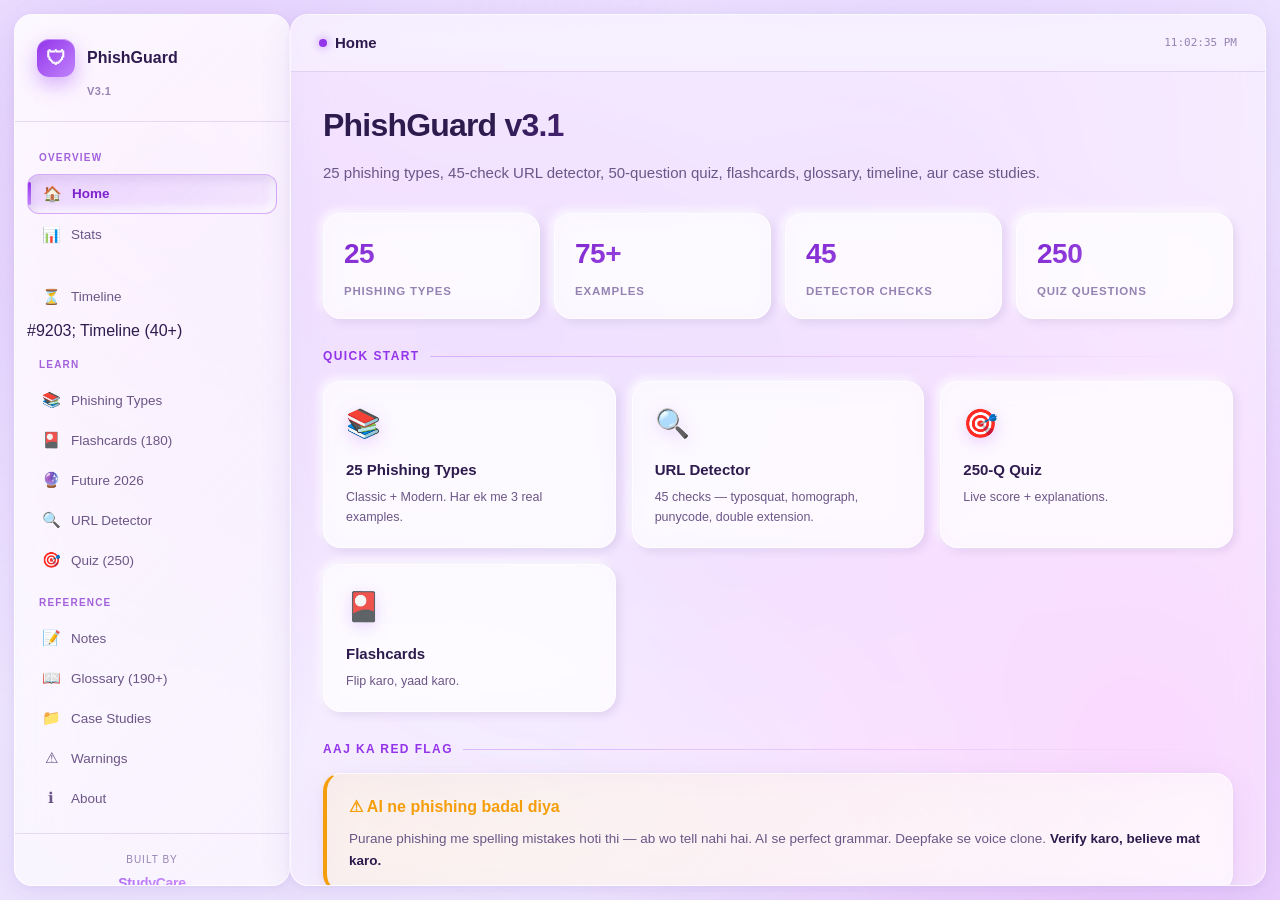
==== templates/index.html @ ecb2b358 "Initial commit: PhishGuard v3.3 by StudyCare" ====
<!DOCTYPE html>
<html lang="en">
<head>
<meta charset="utf-8">
<meta name="viewport" content="width=device-width,initial-scale=1">
<title>PhishGuard v3.1</title>
<link rel="stylesheet" href="/static/css/style.css">
</head>
<body>
<div class="app">
  <aside class="sidebar" id="sidebar">
    <div class="brand">
      <div class="brand-logo"><div class="brand-icon">&#128737;</div><div>PhishGuard</div></div>
      <div class="brand-sub">v3.1</div>
    </div>
    <nav class="nav">
      <div class="nav-group-label">Overview</div>
      <button class="nav-item active" data-view="home"><span class="ic">&#127968;</span> Home</button>
      <button class="nav-item" data-view="stats"><span class="ic">&#128202;</span> Stats</button>
      <button class="nav-item" data-view="timeline"><span class="ic"><button class="nav-item" data-view="timeline"><span class="ic">&#9203;</span> Timeline</button>#9203;</span> Timeline (40+)</button>
      <div class="nav-group-label">Learn</div>
      <button class="nav-item" data-view="types"><span class="ic">&#128218;</span> Phishing Types</button>
      <button class="nav-item" data-view="flashcards"><span class="ic">&#127924;</span> Flashcards (180)</button>
      <button class="nav-item" data-view="future"><span class="ic">&#128302;</span> Future 2026</button>
      <button class="nav-item" data-view="detector"><span class="ic">&#128269;</span> URL Detector</button>
      <button class="nav-item" data-view="quiz"><span class="ic">&#127919;</span> Quiz (250)</button>
      <div class="nav-group-label">Reference</div>
      <button class="nav-item" data-view="notes"><span class="ic">&#128221;</span> Notes</button>
      <button class="nav-item" data-view="glossary"><span class="ic">&#128214;</span> Glossary (190+)</button>
      <button class="nav-item" data-view="cases"><span class="ic">&#128193;</span> Case Studies</button>
      <button class="nav-item" data-view="warnings"><span class="ic">&#9888;</span> Warnings</button>
      <button class="nav-item" data-view="about"><span class="ic">&#8505;</span> About</button>
    </nav>
    <div class="sidebar-footer">
      <div style="font-size:10px;letter-spacing:1px;text-transform:uppercase;color:var(--text-mute);margin-bottom:4px">Built by</div>
      <div style="font-size:14px;font-weight:800;background:linear-gradient(135deg,#9333ea,#c084fc,#e879f9);-webkit-background-clip:text;background-clip:text;-webkit-text-fill-color:transparent;letter-spacing:-0.3px">StudyCare</div>
      <div style="font-size:10px;color:var(--text-mute);margin-top:4px">Educational &middot; No real phishing</div>
    </div>
  </aside>

  <main class="main" id="main">
    <div class="topbar">
      <button class="hamburger" onclick="document.getElementById('sidebar').classList.toggle('open')">&#9776;</button>
      <button class="back-nav" id="back-nav" onclick="goBack()" title="Back">&#8592; Back</button>
      <h2><span class="dot"></span><span id="view-title">Home</span></h2>
      <div class="status"><span id="clock"></span></div>
    </div>

    <div class="content" id="content">
      <div class="view active" id="view-home">
        <h1 class="h1">PhishGuard v3.1</h1>
        <p class="lead">25 phishing types, 45-check URL detector, 50-question quiz, flashcards, glossary, timeline, aur case studies.</p>
        <div class="stat-grid">
          <div class="stat"><div class="stat-num">25</div><div class="stat-lbl">Phishing Types</div></div>
          <div class="stat"><div class="stat-num">75+</div><div class="stat-lbl">Examples</div></div>
          <div class="stat"><div class="stat-num">45</div><div class="stat-lbl">Detector Checks</div></div>
          <div class="stat"><div class="stat-num">250</div><div class="stat-lbl">Quiz Questions</div></div>
        </div>
        <div class="section-h">Quick Start</div>
        <div class="grid">
          <div class="card" onclick="go('types')"><div class="card-icon">&#128218;</div><div class="card-title">25 Phishing Types</div><div class="card-desc">Classic + Modern. Har ek me 3 real examples.</div></div>
          <div class="card" onclick="go('detector')"><div class="card-icon">&#128269;</div><div class="card-title">URL Detector</div><div class="card-desc">45 checks &mdash; typosquat, homograph, punycode, double extension.</div></div>
          <div class="card" onclick="go('quiz')"><div class="card-icon">&#127919;</div><div class="card-title">250-Q Quiz</div><div class="card-desc">Live score + explanations.</div></div>
          <div class="card" onclick="go('flashcards')"><div class="card-icon">&#127924;</div><div class="card-title">Flashcards</div><div class="card-desc">Flip karo, yaad karo.</div></div>
        </div>
        <div class="section-h">Aaj ka Red Flag</div>
        <div class="box warn">
          <b style="color:var(--yellow)">&#9888; AI ne phishing badal diya</b>
          <p style="margin-top:8px;color:var(--text-dim);font-size:13.5px">Purane phishing me spelling mistakes hoti thi &mdash; ab wo tell nahi hai. AI se perfect grammar. Deepfake se voice clone. <b>Verify karo, believe mat karo.</b></p>
        </div>
      </div>

      <div class="view" id="view-stats">
        <h1 class="h1">Cyber Crime Stats 2026</h1>
        <p class="lead">Phishing duniya ka #1 cyber attack hai. Ye numbers dekho.</p>

        <div class="section-h">Global Impact</div>
        <div class="stat-grid">
          <div class="stat"><div class="stat-num">3.4B</div><div class="stat-lbl">Phishing Emails/Day</div></div>
          <div class="stat"><div class="stat-num">$17K</div><div class="stat-lbl">Loss/Minute</div></div>
          <div class="stat"><div class="stat-num">90%</div><div class="stat-lbl">Breaches via Phishing</div></div>
          <div class="stat"><div class="stat-num">$50B+</div><div class="stat-lbl">BEC Losses (FBI)</div></div>
          <div class="stat"><div class="stat-num">$1B+</div><div class="stat-lbl">Crypto Phishing/Yr</div></div>
          <div class="stat"><div class="stat-num">$25M</div><div class="stat-lbl">Largest Deepfake Heist</div></div>
          <div class="stat"><div class="stat-num">1.5B</div><div class="stat-lbl">Compromised Accounts</div></div>
          <div class="stat"><div class="stat-num">60%</div><div class="stat-lbl">SMBs Close After Attack</div></div>
        </div>

        <div class="section-h">India Snapshot</div>
        <div class="stat-grid">
          <div class="stat"><div class="stat-num">₹1,750 Cr</div><div class="stat-lbl">Annual Fraud Loss</div></div>
          <div class="stat"><div class="stat-num">7.4 L</div><div class="stat-lbl">Complaints/Year</div></div>
          <div class="stat"><div class="stat-num">1 in 3</div><div class="stat-lbl">Adults Targeted</div></div>
          <div class="stat"><div class="stat-num">72 hrs</div><div class="stat-lbl">Money Report Window</div></div>
          <div class="stat"><div class="stat-num">1930</div><div class="stat-lbl">Cyber Helpline</div></div>
          <div class="stat"><div class="stat-num">₹250 Cr</div><div class="stat-lbl">Max DPDP Penalty</div></div>
        </div>

        <div class="section-h">Attack Vectors</div>
        <div class="stat-grid">
          <div class="stat"><div class="stat-num">96%</div><div class="stat-lbl">Via Email</div></div>
          <div class="stat"><div class="stat-num">3%</div><div class="stat-lbl">Via Phone</div></div>
          <div class="stat"><div class="stat-num">1%</div><div class="stat-lbl">Via SMS/Other</div></div>
          <div class="stat"><div class="stat-num">70%</div><div class="stat-lbl">Spear Success Rate</div></div>
        </div>

        <div class="section-h">Common Targets</div>
        <div class="box info">
          <ul class="ul">
            <li><b>Bank customers</b> — KYC, OTP, refund scams</li>
            <li><b>Senior citizens</b> — Tech support, lottery scams</li>
            <li><b>Job seekers</b> — Fake HR interviews, registration fees</li>
            <li><b>Online shoppers</b> — Parcel delivery, order issues</li>
            <li><b>Businesses</b> — Vendor invoice, wire transfer fraud</li>
            <li><b>Social media users</b> — Fake support, account recovery</li>
            <li><b>Crypto traders</b> — Wallet drainers, fake airdrops</li>
            <li><b>Executives</b> — Whaling, deepfake, M&A fraud</li>
          </ul>
        </div>

        <div class="section-h">Time to Compromise</div>
        <div class="stat-grid">
          <div class="stat"><div class="stat-num">82 sec</div><div class="stat-lbl">First Click</div></div>
          <div class="stat"><div class="stat-num">28 min</div><div class="stat-lbl">First Malware</div></div>
          <div class="stat"><div class="stat-num">4 hrs</div><div class="stat-lbl">Lateral Movement</div></div>
          <div class="stat"><div class="stat-num">204 days</div><div class="stat-lbl">Avg Detection Time</div></div>
        </div>

        <div class="section-h">Loss by Attack Type</div>
        <div class="stat-grid">
          <div class="stat"><div class="stat-num">$2.9B</div><div class="stat-lbl">BEC</div></div>
          <div class="stat"><div class="stat-num">$1.3B</div><div class="stat-lbl">Investment Fraud</div></div>
          <div class="stat"><div class="stat-num">$800M</div><div class="stat-lbl">Crypto Fraud</div></div>
          <div class="stat"><div class="stat-num">$400M</div><div class="stat-lbl">Romance Scams</div></div>
        </div>
      </div>

      <div class="view" id="view-timeline">
        <h1 class="h1">Phishing Timeline</h1>
        <p class="lead">1995 se 2027 tak — 40+ major events, har event me full context, impact, aur lesson.</p>
        <div class="stat-grid" id="timeline-stats"></div>
        <div class="cat-tabs" id="timeline-cats"></div>
        <div class="search-wrap"><input id="timeline-search" type="text" placeholder="🔍 Search events... (SolarWinds, Arup, deepfake, quantum)" oninput="renderTimeline()"></div>
        <div id="timeline-list" class="timeline-container"></div>
      </div>

      <div class="view" id="view-types">
        <h1 class="h1">25 Phishing Types</h1>
        <p class="lead">Kisi bhi card pe click karo &mdash; full detail khulega.</p>
        <div class="grid" id="types-grid"></div>
        <div id="type-detail"></div>
      </div>

      <div class="view" id="view-flashcards">
        <h1 class="h1">Flashcards</h1>
        <p class="lead">Type ka naam dekho, answer socho, flip karo.</p>
        <div class="flashcard" id="flashcard" onclick="this.classList.toggle('flipped')">
          <div class="flashcard-inner">
            <div class="flashcard-face">
              <div style="font-size:11px;color:var(--text-mute);text-transform:uppercase;letter-spacing:1px;margin-bottom:14px">Concept</div>
              <div id="fc-front" style="font-size:22px;font-weight:600;line-height:1.4"></div>
              <div style="font-size:12px;color:var(--text-mute);margin-top:22px">Click to flip</div>
            </div>
            <div class="flashcard-face flashcard-back">
              <div style="font-size:11px;color:var(--accent);text-transform:uppercase;letter-spacing:1px;margin-bottom:14px">Answer</div>
              <div id="fc-back" style="font-size:15px;line-height:1.6;color:var(--text-dim)"></div>
            </div>
          </div>
        </div>
        <div style="display:flex;gap:10px;justify-content:center;margin-top:16px">
          <button class="back-btn" onclick="prevCard()">&#8592; Prev</button>
          <button class="back-btn" style="background:linear-gradient(135deg,var(--accent),var(--accent-2));color:#fff;border:0" onclick="nextCard()">Next &#8594;</button>
        </div>
        <div style="text-align:center;margin-top:12px;color:var(--text-mute);font-size:12px" id="fc-counter"></div>
      </div>

      <div class="view" id="view-detector">
        <h1 class="h1">URL Detector</h1>
        <p class="lead">45 checks. Chips pe click karo ya URL paste karo.</p>
        <div class="detector-input">
          <input id="url-input" type="text" placeholder="https://example.com/login" onkeydown="if(event.key==='Enter')detect()">
          <button id="detect-btn" onclick="detect()">Analyze</button>
        </div>
        <div class="chips" id="example-chips"></div>
        <div id="detect-result"></div>
      </div>

      <div class="view" id="view-quiz">
        <h1 class="h1">Quiz <h1 class="h1">Quiz &mdash; 50 Questions</h1>mdash; 250 Questions</h1>
        <p class="lead">Har jawab ke baad explanation.</p>
        <div id="quiz-container"></div>
        <div class="quiz-score" id="quiz-score" style="display:none"><span>Your Score</span><span><span class="num" id="score-num">0</span> / <span class="num" id="score-total">50</span></span></div>
      </div>

      <div class="view" id="view-notes">
        <h1 class="h1">Learning Notes</h1>
        <p class="lead">12 essential sections — 5 minute me padho, hamesha ke liye yaad rakho.</p>

        <div class="toc">
          <div class="toc-item" onclick="document.getElementById('notes-1').scrollIntoView({behavior:'smooth'})">1. 5 Golden Rules</div>
          <div class="toc-item" onclick="document.getElementById('notes-2').scrollIntoView({behavior:'smooth'})">2. URL Anatomy</div>
          <div class="toc-item" onclick="document.getElementById('notes-3').scrollIntoView({behavior:'smooth'})">3. Red Flag Checklist</div>
          <div class="toc-item" onclick="document.getElementById('notes-4').scrollIntoView({behavior:'smooth'})">4. If You Get Phished</div>
          <div class="toc-item" onclick="document.getElementById('notes-5').scrollIntoView({behavior:'smooth'})">5. Password Security</div>
          <div class="toc-item" onclick="document.getElementById('notes-6').scrollIntoView({behavior:'smooth'})">6. 2FA Guide</div>
          <div class="toc-item" onclick="document.getElementById('notes-7').scrollIntoView({behavior:'smooth'})">7. Email Headers</div>
          <div class="toc-item" onclick="document.getElementById('notes-8').scrollIntoView({behavior:'smooth'})">8. Mobile Safety</div>
          <div class="toc-item" onclick="document.getElementById('notes-9').scrollIntoView({behavior:'smooth'})">9. Public WiFi</div>
          <div class="toc-item" onclick="document.getElementById('notes-10').scrollIntoView({behavior:'smooth'})">10. Banking Safety</div>
          <div class="toc-item" onclick="document.getElementById('notes-11').scrollIntoView({behavior:'smooth'})">11. AI-Era Defense</div>
          <div class="toc-item" onclick="document.getElementById('notes-12').scrollIntoView({behavior:'smooth'})">12. Incident Response</div>
        </div>

        <div id="notes-1" class="section-h">1. The 5 Golden Rules</div>
        <div class="box good">
          <ol style="list-style:decimal;padding-left:22px;color:var(--text-dim);font-size:13.5px;line-height:1.8">
            <li><b>Har account ka alag password</b> — Password manager use karo (Bitwarden free hai)</li>
            <li><b>2FA on karo</b> — Authenticator app (SMS nahi). Best: hardware key (YubiKey)</li>
            <li><b>URL check karo</b> — Lock icon nahi, actual domain dekho</li>
            <li><b>OTP kabhi kisi ko mat batao</b> — Bank, police, CEO koi bhi ho</li>
            <li><b>Public WiFi pe VPN</b> — Ya cellular data use karo</li>
          </ol>
        </div>

        <div id="notes-2" class="section-h">2. URL Anatomy</div>
        <div class="code-mock">https://  sub . domain . tld  /path ?query #fragment

ASLI DOMAIN = aakhri 2 parts (ya 3 for .co.in, .gov.in)
────────────────────────────────────────────────
www.instagram.com          OK  asli = instagram.com
instagram.secure-login.xyz BAD asli = secure-login.xyz
login.paypal.com           OK  asli = paypal.com
paypal-verify.tk           BAD .tk = free phishing TLD
google.com@evil.com        BAD opens evil.com

CHECK ORDER (right to left):
1. TLD (.com, .gov.in, .tk?)
2. Registered domain (paypal vs paypa1)
3. Subdomains (brand as subdomain?)
4. Path (login? verify? secure?)
5. Query (?redirect=http://evil.com)</div>

        <div id="notes-3" class="section-h">3. Red Flag Checklist</div>
        <div class="box warn">
          <ul class="ul x">
            <li><b>Urgency</b> — "24 hours", "immediate action", "act now"</li>
            <li><b>Threat</b> — "account blocked", "legal action", "arrest"</li>
            <li><b>Generic greeting</b> — "Dear Customer" (naam nahi)</li>
            <li><b>Sender domain</b> — thoda alag (amaz0n, paypa1, bank-secure)</li>
            <li><b>Link mismatch</b> — text different from actual URL</li>
            <li><b>OTP/password/PIN request</b> — never share</li>
            <li><b>Unexpected attachment</b> — .exe, .zip, .scr, .pdf.exe</li>
            <li><b>Reply-To different</b> — from display name</li>
            <li><b>Too-good-to-be-true</b> — free iPhone, ₹5000/day</li>
            <li><b>Emotional appeal</b> — fear, love, excitement, greed</li>
            <li><b>Grammar/spelling</b> — ab AI era me nahi (perfect grammar bhi red flag)</li>
            <li><b>Login through email</b> — company app use karo, email link nahi</li>
          </ul>
        </div>

        <div id="notes-4" class="section-h">4. If You Get Phished</div>
        <div class="box danger">
          <ol style="list-style:decimal;padding-left:22px;color:var(--text-dim);font-size:13.5px;line-height:1.8">
            <li><b>Turant password change</b> — compromised account ka</li>
            <li><b>2FA enable</b> — pehle nahi tha to ab karo</li>
            <li><b>Bank ko call</b> — agar financial info diya (24 hrs critical)</li>
            <li><b>Report karo</b> — cybercrime.gov.in, helpline 1930 (India)</li>
            <li><b>Friends ko alert</b> — account se spam mat jaye</li>
            <li><b>Have I Been Pwned</b> — haveibeenpwned.com check karo</li>
            <li><b>Sessions revoke</b> — Google/Microsoft security settings me</li>
            <li><b>Bank/credit card freeze</b> — agar card details gaye</li>
            <li><b>Evidence preserve</b> — screenshots, email headers save karo</li>
            <li><b>Monitor karo</b> — next 30 days unusual activity check</li>
          </ol>
        </div>

        <div id="notes-5" class="section-h">5. Password Security</div>
        <div class="box">
          <b>Strong Password Rules:</b>
          <ul class="ul check" style="margin-top:8px">
            <li>12+ characters (16+ for critical accounts)</li>
            <li>Passphrase better — 4 random words</li>
            <li>Har account ka alag</li>
            <li>Kabhi dictionary word based nahi</li>
            <li>Kabhi personal info (DOB, name) nahi</li>
          </ul>
          <b style="margin-top:14px;display:block">NEVER:</b>
          <ul class="ul x" style="margin-top:8px">
            <li>123456, password, qwerty, admin</li>
            <li>P@ssw0rd type simple substitutions</li>
            <li>Same password multiple sites pe</li>
            <li>Browser me save (less secure than manager)</li>
            <li>Email/notes me plain text</li>
          </ul>
        </div>

        <div id="notes-6" class="section-h">6. 2FA Guide</div>
        <div class="box good">
          <b>2FA Types (safest to weakest):</b>
          <ol style="list-style:decimal;padding-left:22px;color:var(--text-dim);font-size:13.5px;line-height:1.8;margin-top:8px">
            <li><b>Hardware key</b> (YubiKey) — phishing-proof, domain-bound. Best.</li>
            <li><b>Passkey</b> (FIDO2) — biometric + crypto. Phishing-proof.</li>
            <li><b>Authenticator app</b> (Google Auth, Authy, Aegis) — very good</li>
            <li><b>Push notification</b> — good but MFA fatigue risk</li>
            <li><b>SMS OTP</b> — weak (SIM swap vulnerable)</li>
            <li><b>Email OTP</b> — weakest</li>
          </ol>
          <p style="margin-top:10px;color:var(--text-dim);font-size:13px"><b>Recommendation:</b> Hardware key + backup key. Ya authenticator app + backup codes. SMS sirf fallback.</p>
        </div>

        <div id="notes-7" class="section-h">7. Email Headers</div>
        <div class="box info">
          <b>Important Headers:</b>
          <ul class="ul" style="margin-top:8px">
            <li><b>From:</b> Display name ≠ actual address (spoofable)</li>
            <li><b>Reply-To:</b> Alag ho sakta — check karo</li>
            <li><b>Return-Path:</b> Real envelope sender</li>
            <li><b>Received:</b> Path trace (top-down read karo)</li>
            <li><b>SPF:</b> Pass/Fail/SoftFail</li>
            <li><b>DKIM:</b> Signature valid?</li>
            <li><b>DMARC:</b> Policy applied?</li>
            <li><b>Message-ID:</b> Unique per email</li>
          </ul>
          <p style="margin-top:10px;color:var(--text-dim);font-size:13px">Gmail: 3-dot menu → "Show original". Outlook: File → Properties.</p>
        </div>

        <div id="notes-8" class="section-h">8. Mobile Safety</div>
        <div class="box warn">
          <ul class="ul x">
            <li>Unknown SMS links pe click mat karo</li>
            <li>Bank app use karo — SMS se login nahi</li>
            <li>App permissions audit (contacts, SMS, camera)</li>
            <li>Play Store/App Store ke bahar se APK install mat karo</li>
            <li>Public charging — USB data lines se malware (juice jacking)</li>
            <li>Screen lock on (PIN + biometric)</li>
            <li>Find My Device enable</li>
            <li>Public WiFi pe VPN</li>
            <li>Auto-update on rakho (OS + apps)</li>
          </ul>
        </div>

        <div id="notes-9" class="section-h">9. Public WiFi Safety</div>
        <div class="box danger">
          <ul class="ul x">
            <li><b>Never</b> banking on public WiFi (VPN ke bina)</li>
            <li>HTTPS-only browsing</li>
            <li>VPN pehle connect karo, phir kaam</li>
            <li>File sharing off karo</li>
            <li>Auto-connect disable</li>
            <li>Network forget karo use ke baad</li>
            <li>Starbucks/airport official WiFi naam confirm karo</li>
            <li>Evil twin se bachne ke liye login page skip karo</li>
          </ul>
        </div>

        <div id="notes-10" class="section-h">10. Banking Safety</div>
        <div class="box good">
          <ul class="ul check">
            <li>Bank app use karo (SMS/web se better)</li>
            <li>Transaction alerts enable karo</li>
            <li>Card ke liye separate low-limit account</li>
            <li>UPI PIN kabhi share mat karo</li>
            <li>Virtual card numbers (one-time) use karo</li>
            <li>Bank ka official number save karo</li>
            <li>Regular statement check karo</li>
            <li>KYC sirf bank branch/app me</li>
            <li>Account nominee add karo</li>
          </ul>
        </div>

        <div id="notes-11" class="section-h">11. AI-Era Defense</div>
        <div class="box info">
          <ul class="ul">
            <li><b>Family code word</b> banao — AI voice clone se bachne ke liye</li>
            <li><b>Out-of-band verification</b> — sensitive requests pe callback</li>
            <li><b>Video call me challenge</b> — random question poochho</li>
            <li><b>Reverse video call</b> — unko call karo (deepfake nahi hoga)</li>
            <li><b>AI agents ke permissions</b> — least privilege</li>
            <li><b>Passkeys use karo</b> — passwordless phishing-proof</li>
            <li><b>AI content skeptically</b> — perfect grammar ≠ real</li>
            <li><b>Hardware wallet</b> — crypto ke liye</li>
            <li><b>Multimodal verify</b> — multiple channels confirm karo</li>
          </ul>
        </div>

        <div id="notes-12" class="section-h">12. Incident Response</div>
        <div class="box danger">
          <b>IMMEDIATE (0-1 hr):</b>
          <ul class="ul x" style="margin-top:8px">
            <li>Account password change</li>
            <li>2FA enable</li>
            <li>Bank call (financial info)</li>
            <li>Card freeze</li>
          </ul>
          <b style="margin-top:14px;display:block">SHORT-TERM (1-24 hr):</b>
          <ul class="ul" style="margin-top:8px">
            <li>Report cybercrime.gov.in / 1930</li>
            <li>Friends/family alert</li>
            <li>Sessions revoke all devices</li>
            <li>Bank transactions monitor</li>
          </ul>
          <b style="margin-top:14px;display:block">LONG-TERM (1-30 days):</b>
          <ul class="ul" style="margin-top:8px">
            <li>Credit report check (CIBIL)</li>
            <li>Password reset all accounts</li>
            <li>Bank account statement review</li>
            <li>Identity theft monitoring</li>
          </ul>
        </div>
      </div>

      <div class="view" id="view-glossary">
        <h1 class="h1">Glossary</h1>
        <p class="lead">190+ terms — full forms + ELI10 simple explanations + technical details. Category pe click karo, term pe click karke expand karo.</p>
        <div class="search-wrap"><input id="gloss-search" type="text" placeholder="🔍 Search terms... (BEC, deepfake, passkey, quantum)" oninput="renderGlossary()"></div>
        <div class="cat-tabs" id="gloss-cats"></div>
        <div id="gloss-list"></div>
      </div>

      <div class="view" id="view-cases">
        <h1 class="h1">Real Case Studies</h1>
        <p class="lead">12 real-world attacks — kya hua, kaunsa lesson, aur kya seekhna chahiye.</p>

        <div class="stat-grid">
          <div class="stat"><div class="stat-num">$25M</div><div class="stat-lbl">Largest Deepfake Loss</div></div>
          <div class="stat"><div class="stat-num">18K+</div><div class="stat-lbl">Supply Chain Victims</div></div>
          <div class="stat"><div class="stat-num">$100M</div><div class="stat-lbl">Largest BEC Case</div></div>
          <div class="stat"><div class="stat-num">90M+</div><div class="stat-lbl">Data Breach Records</div></div>
        </div>

        <div class="case-card case-critical">
          <div class="case-head">
            <div class="case-year">2024</div>
            <div class="case-title">Arup Deepfake Video Heist</div>
            <div class="case-tag">$25M Loss · Hong Kong</div>
          </div>
          <div class="case-body">
            <p>Hong Kong engineering firm Arup ke employee ko multi-person Zoom call aayi. 'CFO' aur 3 'colleagues' real dikhe — actually sab AI deepfake the. Meeting me urgent confidential wire transfer bola. Employee ne 15 transactions me $25M (~₹200 crore) transfer kiye. Baad me real CFO ne call karke deny kiya.</p>
            <div class="case-details">
              <div><b>🎯 Attack:</b> Multi-person deepfake video + social engineering</div>
              <div><b>💥 Impact:</b> $25M irrecoverable. First documented large-scale AI heist.</div>
              <div><b>🎓 Lesson:</b> Video calls bhi trustworthy nahi. Code word + out-of-band callback mandatory.</div>
              <div><b>🏷️ Tags:</b> #Deepfake #AI #BEC #Zoom</div>
            </div>
          </div>
        </div>

        <div class="case-card case-critical">
          <div class="case-head">
            <div class="case-year">2020</div>
            <div class="case-title">SolarWinds Supply Chain Attack</div>
            <div class="case-tag">18K+ Orgs · APT29</div>
          </div>
          <div class="case-body">
            <p>Russian APT29 (SVR) ne SolarWinds Orion software ke build process compromise kiya. 'SUNBURST' backdoor inject kiya — digitally signed update me. Automatic update se 18,000+ organizations affected — US Treasury, DHS, Fortune 500, cybersecurity firms. Attackers 9+ months undetected the. Attack chain: build → distribute → activate → move laterally.</p>
            <div class="case-details">
              <div><b>🎯 Attack:</b> Build pipeline compromise + signed malicious update</div>
              <div><b>💥 Impact:</b> 18K+ orgs, US government agencies, 9+ months dwell time</div>
              <div><b>🎓 Lesson:</b> Trusted updates verify karo. Software supply chain critical infrastructure hai.</div>
              <div><b>🏷️ Tags:</b> #SupplyChain #APT29 #SUNBURST</div>
            </div>
          </div>
        </div>

        <div class="case-card case-critical">
          <div class="case-head">
            <div class="case-year">2020</div>
            <div class="case-title">Twitter Internal Hack</div>
            <div class="case-tag">130+ Accounts · $118K Bitcoin</div>
          </div>
          <div class="case-body">
            <p>Teen hackers (17-22 saal) ne Twitter employees ko spear-phish kiya — phone call + fake VPN page. Employees ne credentials daale. Internal tools access mile — jisse wo arbitrary accounts compromise kar sakte the. Obama, Musk, Apple, Bill Gates ke accounts se Bitcoin scam tweets bheje. $118,000 Bitcoin collected. FBI investigation me mastermind Graham Ivan Clark arrested.</p>
            <div class="case-details">
              <div><b>🎯 Attack:</b> Spear phishing + phone call + fake VPN page</div>
              <div><b>💥 Impact:</b> 130+ high-profile accounts, trust damage, SEC investigation</div>
              <div><b>🎓 Lesson:</b> Internal tools pe MFA mandatory. Employees = biggest vulnerability.</div>
              <div><b>🏷️ Tags:</b> #Twitter #SpearPhishing #Bitcoin</div>
            </div>
          </div>
        </div>

        <div class="case-card case-high">
          <div class="case-head">
            <div class="case-year">2016</div>
            <div class="case-title">Google + Facebook $100M BEC</div>
            <div class="case-tag">$100M Loss · Global</div>
          </div>
          <div class="case-body">
            <p>Lithuanian hacker Evaldas Rimasauskas ne fake 'Quanta Computer' company banai — Taiwan me actually exist karti hai. Fake invoices, letterheads, tax documents sab banaye. Google + Facebook ko $100M ke fake invoices bheje (2 saal me). Bank accounts Cyprus, Latvia, Hungary me. 2019 me Rimasauskas ne guilty plead kiya — 5 saal jail + $49.7M forfeiture.</p>
            <div class="case-details">
              <div><b>🎯 Attack:</b> Vendor impersonation + fake invoices + bank account hopping</div>
              <div><b>💥 Impact:</b> $100M transfer, 2-year ongoing campaign</div>
              <div><b>🎓 Lesson:</b> Vendor verification process critical. Bank changes pe callback mandatory.</div>
              <div><b>🏷️ Tags:</b> #BEC #Vendor #Invoice #Quanta</div>
            </div>
          </div>
        </div>

        <div class="case-card case-high">
          <div class="case-head">
            <div class="case-year">2015</div>
            <div class="case-title">Ubiquiti Networks Pretexting</div>
            <div class="case-tag">$46.7M Loss · Pretexting</div>
          </div>
          <div class="case-body">
            <p>Ubiquiti Networks ke finance team ko fake CEO + lawyer pretexting emails aaye. Attacker ne khud ko legal counsel + finance head bola — believable story ke saath. 4 wire transfers Hong Kong bank accounts me. Total $46.7M. FBI ne $8.5M recover kiye. Case ne corporate wire transfer protocols industry-wide change kiye.</p>
            <div class="case-details">
              <div><b>🎯 Attack:</b> Pretexting + executive impersonation + wire transfer</div>
              <div><b>💥 Impact:</b> $46.7M loss, only $8.5M recovered</div>
              <div><b>🎓 Lesson:</b> Seniority claim verify karo. Wire transfers pe dual approval mandatory.</div>
              <div><b>🏷️ Tags:</b> #Pretexting #BEC #WireFraud</div>
            </div>
          </div>
        </div>

        <div class="case-card case-high">
          <div class="case-head">
            <div class="case-year">2022</div>
            <div class="case-title">Uber MFA Fatigue Attack</div>
            <div class="case-tag">Full Breach · Social Engineering</div>
          </div>
          <div class="case-body">
            <p>Lapsus$ teenager group ne Uber contractor ko MFA fatigue attack. 100+ push notifications raat 2 baje. Victim ne eventually 'Approve' daba diya. Attacker ne internal systems access kiye — Slack, HackerOne, financial dashboards, email. Screenshots leak kiye. Similar attack Cisco pe bhi hua. Both companies ne MFA improvements announce kiye.</p>
            <div class="case-details">
              <div><b>🎯 Attack:</b> MFA push bombing + WhatsApp social engineering</div>
              <div><b>💥 Impact:</b> Full internal access, sensitive data exposure</div>
              <div><b>🎓 Lesson:</b> Number matching MFA zaroori. Push limits + password change on flood.</div>
              <div><b>🏷️ Tags:</b> #MFAFatigue #Uber #Lapsus</div>
            </div>
          </div>
        </div>

        <div class="case-card case-high">
          <div class="case-head">
            <div class="case-year">2023</div>
            <div class="case-title">MOVEit Mass Exploitation</div>
            <div class="case-tag">90M+ Records · Cl0p</div>
          </div>
          <div class="case-body">
            <p>MOVEit Transfer (file-sharing software) me SQL injection zero-day. Cl0p ransomware group ne mass exploitation ki. 2,600+ organizations affected — banks, government agencies, healthcare, education. 90M+ individuals' data stolen. Ransom demanded but no encryption — pure data extortion. BBC, British Airways, Shell, US Dept of Energy sab affected.</p>
            <div class="case-details">
              <div><b>🎯 Attack:</b> Zero-day SQLi + mass automated exploitation</div>
              <div><b>💥 Impact:</b> 2,600+ orgs, 90M+ records, ongoing extortion</div>
              <div><b>🎓 Lesson:</b> Third-party software assessment. Data retention = liability.</div>
              <div><b>🏷️ Tags:</b> #MOVEit #Cl0p #ZeroDay</div>
            </div>
          </div>
        </div>

        <div class="case-card case-high">
          <div class="case-head">
            <div class="case-year">2023</div>
            <div class="case-title">3CX Supply Chain Trojan</div>
            <div class="case-tag">600K+ Companies · Lazarus</div>
          </div>
          <div class="case-body">
            <p>3CX VoIP software (600,000+ companies use karti) ke Windows + Mac builds me malware inject hua. North Korean APT Lazarus ne supply chain compromise kiya. Malicious update deploy hui. Attackers ne 3CX customers se aage 'Trading Technologies' (another vendor) ko bhi target kiya. Double supply chain attack — crypto companies aur BPOs primarily affected.</p>
            <div class="case-details">
              <div><b>🎯 Attack:</b> Two-stage supply chain, code signing abuse</div>
              <div><b>💥 Impact:</b> 600K+ companies potentially exposed</div>
              <div><b>🎓 Lesson:</b> Build pipeline security. Code signing ≠ malware-free.</div>
              <div><b>🏷️ Tags:</b> #3CX #Lazarus #SupplyChain</div>
            </div>
          </div>
        </div>

        <div class="case-card case-high">
          <div class="case-head">
            <div class="case-year">2023</div>
            <div class="case-title">OAuth Consent BEC Wave</div>
            <div class="case-tag">Enterprise-wide · Microsoft/Google</div>
          </div>
          <div class="case-body">
            <p>Attackers ne 'Adobe Sign', 'DocuSign', 'Zoom' jaise fake OAuth apps banaye. Microsoft 365 aur Google Workspace environments me deploy kiye. Employees ne 'Allow' kiya. Full mailbox access mila — password nahi chahiye. Password change bhi kaam nahi aaya — refresh token valid tha. Attackers ne internal emails padhke wire transfers convince kiye. Microsoft ne 'verified publisher' introduce kiya.</p>
            <div class="case-details">
              <div><b>🎯 Attack:</b> OAuth consent phishing + refresh token abuse</div>
              <div><b>💥 Impact:</b> Widespread enterprise BEC, password reset ineffective</div>
              <div><b>🎓 Lesson:</b> OAuth permissions review. Token revocation bhi karo.</div>
              <div><b>🏷️ Tags:</b> #OAuth #BEC #Microsoft365</div>
            </div>
          </div>
        </div>

        <div class="case-card case-medium">
          <div class="case-head">
            <div class="case-year">2014</div>
            <div class="case-title">World Cup Brazil Evil Twin WiFi</div>
            <div class="case-tag">Thousands Affected · Brazil</div>
          </div>
          <div class="case-body">
            <p>FIFA World Cup ke dauraan attackers ne fake WiFi hotspots setup kiye. 'FIFA_Free_WiFi', 'Stadium_Official', 'WorldCup_2024' jaise naam. Hazaaron international tourists ne connect kiye. Attackers ne traffic sniff kiya — credentials, credit cards, social media sab capture. Similar attacks Olympics, conferences, airports me hote hain.</p>
            <div class="case-details">
              <div><b>🎯 Attack:</b> Evil twin WiFi + traffic interception</div>
              <div><b>💥 Impact:</b> Thousands of tourists, mass credential theft</div>
              <div><b>🎓 Lesson:</b> Public WiFi pe VPN mandatory. Sensitive kaam avoid.</div>
              <div><b>🏷️ Tags:</b> #EvilTwin #WiFi #WorldCup</div>
            </div>
          </div>
        </div>

        <div class="case-card case-medium">
          <div class="case-head">
            <div class="case-year">2007</div>
            <div class="case-title">Banca de los Andes DNS Hijack</div>
            <div class="case-tag">First Pharming · Mexico</div>
          </div>
          <div class="case-body">
            <p>Mexican bank Banca de los Andes ka DNS infrastructure compromise hua. Customers 'banca.com' type karte the — URL bilkul sahi dikhta tha — par nakli site khulti thi. Attacker ne credentials capture kiye. Loss $100k+. Ye pehla documented large-scale pharming attack tha. Case ne industry-wide DNSSEC adoption accelerate kiya.</p>
            <div class="case-details">
              <div><b>🎯 Attack:</b> DNS hijacking + URL spoofing</div>
              <div><b>💥 Impact:</b> $100k+ loss, no URL forensics possible</div>
              <div><b>🎓 Lesson:</b> DNSSEC deployment. Certificate warnings never ignore.</div>
              <div><b>🏷️ Tags:</b> #Pharming #DNS #Mexico</div>
            </div>
          </div>
        </div>

        <div class="case-card case-medium">
          <div class="case-head">
            <div class="case-year">2024</div>
            <div class="case-title">Cornell Morris II Prompt Worm</div>
            <div class="case-tag">AI Research · Proactive</div>
          </div>
          <div class="case-body">
            <p>Cornell Tech researchers ne 'Morris II' prompt worm demonstrate kiya — 1988 ke Morris worm ka AI version. Malicious prompt jo AI assistants (ChatGPT, Gemini, Claude) ke beech self-replicate karta. Email + messages via indirect prompt injection. Test environment me successful. AI ecosystem me worm attack possible ka proof. Named as 'first generative AI worm'.</p>
            <div class="case-details">
              <div><b>🎯 Attack:</b> AI-to-AI worm via prompt injection</div>
              <div><b>💥 Impact:</b> Research demonstration, no production attack yet</div>
              <div><b>🎓 Lesson:</b> AI agents = new attack surface. Zero trust AI mandatory.</div>
              <div><b>🏷️ Tags:</b> #AIWorm #PromptInjection #Research</div>
            </div>
          </div>
        </div>

      </div>

      <div class="view" id="view-warnings">
        <h1 class="h1">Warnings & Legal</h1>
        <p class="lead">Educational use only. India cyber law. Ethics.</p>

        <div class="box danger">
          <b style="color:var(--red);font-size:16px">🚨 Important Notice</b>
          <p style="margin-top:12px;color:var(--text-dim);font-size:14px;line-height:1.75">
            <b>PhishGuard</b> ek <b>educational platform</b> hai jo phishing awareness ke liye banaya gaya. Ye koi attack tool, credential harvester, ya phishing page generator <b>NAHI</b> hai.
            <br><br>
            Sab URL analysis <b>pure text/pattern-based</b> hai. Server koi external request nahi karta. Koi real credentials capture nahi karta. Sab content defensive knowledge ke liye.
          </p>
        </div>

        <div class="section-h">Cyber Law (India)</div>
        <div class="box">
          <b>IT Act 2000 — Key Sections:</b>
          <ul class="ul" style="margin-top:10px">
            <li><b>Section 43</b> — Unauthorized access: civil liability, compensation</li>
            <li><b>Section 66</b> — Computer-related offences: 3 saal jail + ₹5 lakh fine</li>
            <li><b>Section 66B</b> — Stolen computer resource: 3 saal + ₹1 lakh</li>
            <li><b>Section 66C</b> — Identity theft: 3 saal + ₹1 lakh fine</li>
            <li><b>Section 66D</b> — Cheating by personation: 3 saal + ₹1 lakh fine</li>
            <li><b>Section 66E</b> — Privacy violation: 3 saal + ₹2 lakh fine</li>
            <li><b>Section 67</b> — Obscene content: 5 saal + ₹10 lakh fine</li>
            <li><b>Section 72</b> — Confidentiality breach: 2 saal + ₹1 lakh fine</li>
          </ul>
        </div>

        <div class="section-h">DPDP Act 2023 (India)</div>
        <div class="box info">
          <ul class="ul">
            <li>Consent-based data processing</li>
            <li>Data Fiduciary + Data Principal model</li>
            <li>Penalty up to ₹250 crore for violations</li>
            <li>Children's data special protection</li>
            <li>Data breach notification mandatory</li>
            <li>Data Protection Board enforcement</li>
          </ul>
        </div>

        <div class="section-h">Report Karo</div>
        <div class="box good">
          <b>🇮🇳 India:</b>
          <ul class="ul" style="margin-top:8px">
            <li><b>cybercrime.gov.in</b> — National Cyber Crime portal</li>
            <li><b>Helpline 1930</b> — Financial fraud (24x7)</li>
            <li><b>Fake WhatsApp:</b> forward to 91-9643203000</li>
            <li><b>CERT-In:</b> cert-in.org.in — incident reporting</li>
            <li><b>Bank helpline:</b> Official number only</li>
          </ul>
          <b style="margin-top:14px;display:block">🌐 Global:</b>
          <ul class="ul" style="margin-top:8px">
            <li><b>Google Safe Browsing:</b> report phishing site</li>
            <li><b>APWG:</b> Anti-Phishing Working Group</li>
            <li><b>FTC:</b> reportfraud.ftc.gov (US)</li>
            <li><b>NCSC:</b> ncsc.gov.uk (UK)</li>
          </ul>
        </div>

        <div class="section-h">Ethical Use</div>
        <div class="box warn">
          <b>DO ✅</b>
          <ul class="ul check" style="margin-top:8px">
            <li>Apne knowledge ke liye padho</li>
            <li>Family/friends ko teach karo</li>
            <li>Company me awareness session do</li>
            <li>Security researchers se seekho</li>
            <li>Legitimate certifications karo (CEH, OSCP)</li>
          </ul>
          <b style="margin-top:14px;display:block">DON'T ❌</b>
          <ul class="ul x" style="margin-top:8px">
            <li>Kisi ka account hack karna</li>
            <li>Fake phishing page banana</li>
            <li>Credentials chori karna</li>
            <li>Kisi ko trap karna</li>
            <li>Company ki security test bina permission</li>
            <li>Data breach me involve hona</li>
          </ul>
        </div>

        <div class="section-h">StudyCare Disclaimer</div>
        <div class="box info">
          <p style="color:var(--text-dim);font-size:13.5px;line-height:1.75">
            <b>StudyCare</b> is educational platform ko "as-is" provide karta hai. Users ko khud verify karna hai koi bhi link, email, ya site genuine hai ya nahi. StudyCare kisi bhi misuse ke liye liable nahi hai.
            <br><br>
            Agar aapko phishing ka shikaar banaya gaya — <b>cybercrime.gov.in</b> ya <b>1930</b> pe turant report karo. 72 hours ke andar report karne se bank transaction reversal possible hai.
            <br><br>
            <b>Version:</b> 3.3.0 · <b>Made in India</b> · © 2026 StudyCare
          </p>
        </div>
      </div>

      <div class="view" id="view-future">
        <h1 class="h1">Future Modules 2026-2027</h1>
        <p class="lead">Emerging threats, AI defense, passkeys, quantum safety, aur predictions.</p>
        <div class="cat-tabs" id="future-tabs"></div>
        <div id="future-content"></div>
      </div>

      <div class="view" id="view-about">
        <div class="about-hero">
          <div class="about-brand-wrap">
            <div class="about-brand-3d">
              <span class="brand-letter" style="--i:0">S</span>
              <span class="brand-letter" style="--i:1">t</span>
              <span class="brand-letter" style="--i:2">u</span>
              <span class="brand-letter" style="--i:3">d</span>
              <span class="brand-letter" style="--i:4">y</span>
              <span class="brand-letter" style="--i:5">C</span>
              <span class="brand-letter" style="--i:6">a</span>
              <span class="brand-letter" style="--i:7">r</span>
              <span class="brand-letter" style="--i:8">e</span>
            </div>
            <div class="about-brand-sub">Presents · PhishGuard v3.3</div>
          </div>
          <p class="about-tagline">Modern Phishing Education Platform</p>
          <div class="about-badges">
            <span class="about-badge">🎓 StudyCare</span>
            <span class="about-badge">🛡️ PhishGuard</span>
            <span class="about-badge">💜 Made in India</span>
          </div>
        </div>

        <div class="section-h">About This Project</div>
        <div class="box info">
          <p style="margin-bottom:10px"><b>PhishGuard v3.3</b> — Ek complete phishing education platform jo cybersecurity awareness ko accessible banata hai. Chahe aap student ho, IT professional, ya business owner — ye platform aapko real-world attacks se bachata hai.</p>
          <p style="color:var(--text-dim);font-size:13.5px">StudyCare ne is project ko education aur awareness ke liye banaya hai. Sab content <b>defensive</b> hai — koi real phishing tool, credential harvester, ya attack toolkit nahi.</p>
        </div>

        <div class="section-h">What's Inside</div>
        <div class="stat-grid">
          <div class="stat"><div class="stat-num">25</div><div class="stat-lbl">Phishing Types</div></div>
          <div class="stat"><div class="stat-num">75+</div><div class="stat-lbl">Real Examples</div></div>
          <div class="stat"><div class="stat-num">45</div><div class="stat-lbl">URL Checks</div></div>
          <div class="stat"><div class="stat-num">250</div><div class="stat-lbl">Quiz Questions</div></div>
          <div class="stat"><div class="stat-num">180</div><div class="stat-lbl">Flashcards</div></div>
          <div class="stat"><div class="stat-num">190+</div><div class="stat-lbl">Glossary Terms</div></div>
          <div class="stat"><div class="stat-num">40+</div><div class="stat-lbl">Timeline Events</div></div>
          <div class="stat"><div class="stat-num">6</div><div class="stat-lbl">Future Modules</div></div>
        </div>

        <div class="section-h">Learn Modules</div>
        <div class="box good">
          <ul class="ul check">
            <li><b>Phishing Types</b> — 25 types with 3 real examples each</li>
            <li><b>URL Detector</b> — 45 pattern checks with risk scoring</li>
            <li><b>Quiz</b> — 250 questions with live scoring</li>
            <li><b>Flashcards</b> — 180 cards for revision</li>
            <li><b>Glossary</b> — 190+ terms with ELI10 + technical</li>
            <li><b>Timeline</b> — 40+ events from 1995 to 2027</li>
            <li><b>Case Studies</b> — 10 real-world attacks analyzed</li>
            <li><b>Future 2026</b> — AI threats, passkeys, quantum, predictions</li>
          </ul>
        </div>

        <div class="section-h">Tech Stack</div>
        <div class="box">
          <ul class="ul">
            <li><b>Backend</b> — Pure Python 3 stdlib (no pip install)</li>
            <li><b>Frontend</b> — Vanilla HTML/CSS/JS</li>
            <li><b>Design</b> — Glassmorphism + Neumorphism + Purple theme</li>
            <li><b>Data</b> — Modular Python files</li>
            <li><b>Hosting</b> — Local server on port 8080</li>
            <li><b>Privacy</b> — Zero external requests, all client-side analysis</li>
          </ul>
        </div>

        <div class="section-h">What This Is NOT</div>
        <div class="box danger">
          <ul class="ul x">
            <li>Real phishing page generator</li>
            <li>Credential harvester</li>
            <li>Attack toolkit</li>
            <li>Live attack tool</li>
            <li>Anything illegal</li>
          </ul>
        </div>

        <div class="home-credit">
          <span class="home-credit-text">Crafted by</span>
          <span class="home-credit-brand">StudyCare</span>
        </div>

        <div class="section-h">Keyboard Shortcuts</div>
        <div class="box info">
          <div style="display:grid;grid-template-columns:repeat(auto-fit,minmax(200px,1fr));gap:14px;font-size:13.5px">
            <div><span class="kbd">/</span> — URL Detector</div>
            <div><span class="kbd">g</span> + <span class="kbd">t</span> — Types</div>
            <div><span class="kbd">g</span> + <span class="kbd">q</span> — Quiz</div>
            <div><span class="kbd">g</span> + <span class="kbd">f</span> — Flashcards</div>
            <div><span class="kbd">g</span> + <span class="kbd">d</span> — Detector</div>
            <div><span class="kbd">g</span> + <span class="kbd">h</span> — Home</div>
            <div><span class="kbd">←</span> <span class="kbd">→</span> — Flashcards</div>
            <div><span class="kbd">Esc</span> — Close sidebar</div>
          </div>
        </div>

        <div class="section-h">Support Cybercrime Reporting</div>
        <div class="box warn">
          <div style="font-size:13.5px;line-height:1.8">
            🇮🇳 <b>India:</b> <a href="https://cybercrime.gov.in" style="color:var(--accent)">cybercrime.gov.in</a> · Helpline <b>1930</b><br>
            🌐 <b>Global:</b> Report phishing to <a href="https://safebrowsing.google.com/safebrowsing/report_phish/" style="color:var(--accent)">Google Safe Browsing</a><br>
            📧 <b>Fake WhatsApp:</b> Forward to <b>91-9643203000</b>
          </div>
        </div>

        <div class="about-footer">
          <div class="about-heart">Made with <span class="heart">❤</span> by</div>
          <div class="about-author-3d">
            <span class="author-letter" style="--i:0">S</span>
            <span class="author-letter" style="--i:1">t</span>
            <span class="author-letter" style="--i:2">u</span>
            <span class="author-letter" style="--i:3">d</span>
            <span class="author-letter" style="--i:4">y</span>
            <span class="author-letter" style="--i:5">C</span>
            <span class="author-letter" style="--i:6">a</span>
            <span class="author-letter" style="--i:7">r</span>
            <span class="author-letter" style="--i:8">e</span>
          </div>
          <div class="about-copyright">© 2026 StudyCare · Educational Use Only · v3.3.0</div>
        </div>
      </div>
    </div>
  </main>
</div>
<script src="/static/js/app.js"></script>
</body>
</html>
---- static/css/style.css ----
/* PhishGuard v3.3 — Purple Glassmorphism Theme */
:root{
  --bg:#f5f0ff;
  --bg-2:#ede5ff;
  --glass:rgba(255,255,255,0.65);
  --glass-2:rgba(255,255,255,0.4);
  --glass-hi:rgba(255,255,255,0.88);
  --border:rgba(255,255,255,0.75);
  --border-2:rgba(180,150,220,0.3);
  --border-purple:rgba(168,85,247,0.35);
  --shadow-neu:6px 6px 16px rgba(140,110,180,0.25),-6px -6px 16px rgba(255,255,255,0.95);
  --shadow-neu-sm:3px 3px 8px rgba(140,110,180,0.2),-3px -3px 8px rgba(255,255,255,0.9);
  --shadow-neu-in:inset 4px 4px 10px rgba(140,110,180,0.2),inset -4px -4px 10px rgba(255,255,255,0.9);
  --shadow-glass:0 8px 32px rgba(120,80,180,0.12),0 2px 8px rgba(120,80,180,0.06);
  --shadow-3d:0 20px 60px rgba(120,80,180,0.18),0 8px 24px rgba(120,80,180,0.1);
  --shadow-purple:0 12px 32px rgba(168,85,247,0.25);
  --text:#2d1b4e;
  --text-dim:#6b5687;
  --text-mute:#9583b3;
  --accent:#9333ea;
  --accent-2:#c084fc;
  --accent-3:#e879f9;
  --accent-deep:#7e22ce;
  --green:#10b981;
  --yellow:#f59e0b;
  --orange:#f97316;
  --red:#ef4444;
  --radius:18px;
  --radius-sm:12px;
}
*{box-sizing:border-box;margin:0;padding:0}
html,body{height:100%;overflow:hidden}
body{
  font-family:-apple-system,'Segoe UI',Roboto,'Inter',sans-serif;
  background:linear-gradient(135deg,#f5f0ff 0%,#ede5ff 40%,#f0e8ff 70%,#ebe0ff 100%);
  color:var(--text);
  line-height:1.6;
  -webkit-font-smoothing:antialiased;
  position:relative;
}
body::before{
  content:'';
  position:fixed;
  inset:0;
  pointer-events:none;
  z-index:0;
  background:
    radial-gradient(circle at 12% 18%,rgba(168,85,247,0.22),transparent 42%),
    radial-gradient(circle at 88% 82%,rgba(217,70,239,0.18),transparent 42%),
    radial-gradient(circle at 50% 50%,rgba(139,92,246,0.12),transparent 62%),
    radial-gradient(circle at 75% 20%,rgba(192,132,252,0.14),transparent 45%);
  animation:bgFloat 18s ease-in-out infinite;
}
@keyframes bgFloat{
  0%,100%{transform:translate(0,0) scale(1)}
  50%{transform:translate(2%,-2%) scale(1.05)}
}
.app{display:grid;grid-template-columns:290px 1fr;height:100vh;position:relative;z-index:1}
.app>*{min-height:0;min-width:0}

.sidebar{
  margin:14px 0 14px 14px;
  background:var(--glass);
  backdrop-filter:blur(24px) saturate(180%);
  -webkit-backdrop-filter:blur(24px) saturate(180%);
  border:1px solid var(--border);
  border-radius:var(--radius);
  box-shadow:var(--shadow-glass);
  display:flex;
  flex-direction:column;
  overflow-y:auto;
  overflow-x:hidden;
  scrollbar-width:thin;
  scrollbar-color:rgba(168,85,247,0.35) transparent;
  position:relative;
}
.sidebar::before{
  content:'';
  position:absolute;
  inset:0;
  border-radius:var(--radius);
  background:linear-gradient(135deg,rgba(255,255,255,0.5),rgba(237,229,255,0.15));
  pointer-events:none;
}
.sidebar::-webkit-scrollbar{width:6px}
.sidebar::-webkit-scrollbar-thumb{background:rgba(168,85,247,0.35);border-radius:3px}

.brand{
  padding:24px 22px 20px;
  border-bottom:1px solid var(--border-2);
  position:relative;
}
.brand-logo{display:flex;align-items:center;gap:12px;font-size:16px;font-weight:700;color:var(--text)}
.brand-icon{
  width:38px;height:38px;border-radius:12px;
  background:linear-gradient(135deg,#9333ea,#c084fc);
  display:flex;align-items:center;justify-content:center;
  font-size:20px;
  box-shadow:0 8px 20px rgba(168,85,247,0.45),inset 0 1px 0 rgba(255,255,255,0.4);
  color:#fff;
}
.brand-sub{
  font-size:11px;color:var(--text-mute);
  margin-top:6px;margin-left:50px;
  letter-spacing:0.4px;text-transform:uppercase;
  font-weight:600;
}

.nav{padding:14px 12px;flex:1;position:relative}
.nav-group-label{
  font-size:10px;text-transform:uppercase;letter-spacing:1.2px;
  color:var(--accent-deep);padding:14px 12px 6px;font-weight:800;
  opacity:0.7;
}
.nav-item{
  display:flex;align-items:center;gap:10px;
  padding:10px 14px;border-radius:var(--radius-sm);
  color:var(--text-dim);font-size:13.5px;cursor:pointer;
  transition:all 0.2s cubic-bezier(0.4,0,0.2,1);
  user-select:none;border:none;background:none;
  width:100%;font-family:inherit;text-align:left;
  position:relative;margin:2px 0;
}
.nav-item:hover{
  background:var(--glass-hi);
  color:var(--accent-deep);
  box-shadow:var(--shadow-neu-sm);
  transform:translateY(-1px);
}
.nav-item.active{
  background:linear-gradient(135deg,rgba(168,85,247,0.2),rgba(192,132,252,0.12));
  color:var(--accent-deep);
  font-weight:700;
  box-shadow:var(--shadow-neu-in);
  border:1px solid var(--border-purple);
}
.nav-item.active::before{
  content:'';position:absolute;left:0;top:20%;bottom:20%;
  width:3px;background:linear-gradient(180deg,var(--accent),var(--accent-2));
  border-radius:3px;
}
.nav-item .ic{font-size:15px;width:20px;text-align:center;flex-shrink:0}

.sidebar-footer{
  padding:16px 22px;border-top:1px solid var(--border-2);
  font-size:11px;color:var(--text-mute);position:relative;
}

.main{
  margin:14px 14px 14px 0;
  overflow-y:auto;overflow-x:hidden;position:relative;
  background:var(--glass-2);
  backdrop-filter:blur(20px) saturate(160%);
  -webkit-backdrop-filter:blur(20px) saturate(160%);
  border:1px solid var(--border);
  border-radius:var(--radius);
  box-shadow:var(--shadow-glass);
  scrollbar-width:thin;
  scrollbar-color:rgba(168,85,247,0.3) transparent;
}
.main::-webkit-scrollbar{width:8px}
.main::-webkit-scrollbar-thumb{background:rgba(168,85,247,0.3);border-radius:4px}

.topbar{
  position:sticky;top:0;z-index:10;
  padding:16px 28px;
  background:rgba(245,240,255,0.7);
  backdrop-filter:blur(20px) saturate(180%);
  -webkit-backdrop-filter:blur(20px) saturate(180%);
  border-bottom:1px solid var(--border-2);
  display:flex;align-items:center;justify-content:space-between;
  gap:12px;
}
.topbar h2{font-size:15px;font-weight:700;display:flex;align-items:center;gap:8px;color:var(--text)}
.topbar h2 .dot{
  width:8px;height:8px;border-radius:50%;
  background:var(--accent);
  box-shadow:0 0 10px rgba(168,85,247,0.8);
  animation:pulse 2s infinite;
}
@keyframes pulse{0%,100%{opacity:1;transform:scale(1)}50%{opacity:0.5;transform:scale(0.85)}}
.status{font-size:11px;color:var(--text-mute);font-family:'SF Mono',Menlo,monospace}

.content{padding:28px 32px;max-width:1220px;margin:0 auto}
.view{display:none;animation:fadeIn 0.4s cubic-bezier(0.4,0,0.2,1)}
.view.active{display:block}
@keyframes fadeIn{from{opacity:0;transform:translateY(12px)}to{opacity:1;transform:translateY(0)}}

.h1{
  font-size:32px;font-weight:800;letter-spacing:-0.8px;
  margin-bottom:10px;
  background:linear-gradient(135deg,#2d1b4e 20%,#9333ea 60%,#c084fc 100%);
  -webkit-background-clip:text;-webkit-text-fill-color:transparent;
  background-clip:text;
}
.lead{color:var(--text-dim);font-size:15px;margin-bottom:28px;max-width:800px}

.grid{display:grid;grid-template-columns:repeat(auto-fill,minmax(290px,1fr));gap:16px}
.card{
  background:var(--glass);
  backdrop-filter:blur(16px) saturate(180%);
  -webkit-backdrop-filter:blur(16px) saturate(180%);
  border:1px solid var(--border);
  border-radius:var(--radius);
  padding:20px 22px;cursor:pointer;
  transition:all 0.3s cubic-bezier(0.4,0,0.2,1);
  position:relative;overflow:hidden;
  box-shadow:var(--shadow-neu-sm);
}
.card::before{
  content:'';position:absolute;top:0;left:0;right:0;height:3px;
  background:linear-gradient(90deg,var(--accent),var(--accent-2),var(--accent-3));
  opacity:0;transition:opacity 0.3s;
  border-radius:var(--radius) var(--radius) 0 0;
}
.card::after{
  content:'';position:absolute;
  top:-50%;right:-50%;width:200%;height:200%;
  background:radial-gradient(circle,rgba(168,85,247,0.12),transparent 70%);
  opacity:0;transition:opacity 0.4s;pointer-events:none;
}
.card:hover{
  border-color:var(--border-purple);
  transform:translateY(-5px) scale(1.01);
  box-shadow:0 24px 50px rgba(120,80,180,0.25),0 8px 20px rgba(168,85,247,0.2);
  background:var(--glass-hi);
}
.card:hover::before{opacity:1}
.card:hover::after{opacity:1}
.card-icon{font-size:28px;margin-bottom:12px;
  filter:drop-shadow(0 4px 8px rgba(168,85,247,0.25));
}
.card-title{font-weight:700;font-size:15px;margin-bottom:6px;color:var(--text)}
.card-desc{font-size:12.5px;color:var(--text-dim);line-height:1.55}

.severity{
  position:absolute;top:18px;right:18px;
  font-size:10px;padding:4px 10px;border-radius:12px;
  font-weight:700;letter-spacing:0.4px;text-transform:uppercase;
  backdrop-filter:blur(8px);
}
.sev-high{background:rgba(245,158,11,0.2);color:#b45309;border:1px solid rgba(245,158,11,0.35)}
.sev-critical{background:rgba(239,68,68,0.18);color:#b91c1c;border:1px solid rgba(239,68,68,0.35)}
.sev-medium{background:rgba(107,114,128,0.18);color:#4b5563;border:1px solid rgba(107,114,128,0.3)}
.sev-info{background:rgba(168,85,247,0.18);color:var(--accent-deep);border:1px solid var(--border-purple)}

.detail-header{display:flex;align-items:flex-start;gap:20px;margin-bottom:26px}
.detail-icon{font-size:52px;line-height:1;
  filter:drop-shadow(0 8px 16px rgba(168,85,247,0.3));
}
.back-btn{
  background:var(--glass);
  backdrop-filter:blur(12px);
  -webkit-backdrop-filter:blur(12px);
  border:1px solid var(--border);
  color:var(--text-dim);
  padding:9px 16px;border-radius:var(--radius-sm);
  font-size:12.5px;cursor:pointer;font-family:inherit;
  margin-bottom:20px;transition:all 0.2s;
  box-shadow:var(--shadow-neu-sm);
  font-weight:600;
}
.back-btn:hover{
  border-color:var(--accent);
  color:var(--accent);
  transform:translateY(-2px);
  box-shadow:0 8px 20px rgba(168,85,247,0.3);
}
.back-btn:active{transform:translateY(0);box-shadow:var(--shadow-neu-in)}

.section-h{
  font-size:12px;font-weight:800;text-transform:uppercase;
  letter-spacing:1.4px;color:var(--accent);
  margin:28px 0 14px;
  display:flex;align-items:center;gap:10px;
}
.section-h::after{
  content:'';flex:1;height:1px;
  background:linear-gradient(90deg,rgba(168,85,247,0.35),transparent);
}

.box{
  background:var(--glass);
  backdrop-filter:blur(14px) saturate(180%);
  -webkit-backdrop-filter:blur(14px) saturate(180%);
  border:1px solid var(--border);
  border-radius:var(--radius);
  padding:20px 22px;margin:12px 0;
  box-shadow:var(--shadow-glass);
  color:var(--text-dim);
}
.box b{color:var(--text)}
.box.warn{border-left:4px solid var(--yellow);background:linear-gradient(135deg,rgba(245,158,11,0.08),rgba(255,255,255,0.6))}
.box.danger{border-left:4px solid var(--red);background:linear-gradient(135deg,rgba(239,68,68,0.08),rgba(255,255,255,0.6))}
.box.good{border-left:4px solid var(--green);background:linear-gradient(135deg,rgba(16,185,129,0.08),rgba(255,255,255,0.6))}
.box.info{border-left:4px solid var(--accent);background:linear-gradient(135deg,rgba(168,85,247,0.08),rgba(255,255,255,0.6))}

.ul{list-style:none;padding:0}
.ul li{
  padding:8px 0 8px 28px;position:relative;
  font-size:13.5px;color:var(--text-dim);
}
.ul li::before{
  content:'\2192';position:absolute;left:0;
  color:var(--accent);font-weight:700;
  font-size:14px;
}
.ul.check li::before{content:'\2713';color:var(--green)}
.ul.x li::before{content:'\2717';color:var(--red)}

.code-mock{
  background:linear-gradient(135deg,rgba(45,27,78,0.95),rgba(60,35,95,0.95));
  backdrop-filter:blur(10px);
  border:1px solid rgba(192,132,252,0.2);
  border-radius:var(--radius);
  padding:18px 20px;
  font-family:'SF Mono',Menlo,monospace;
  font-size:12.5px;line-height:1.8;
  overflow-x:auto;white-space:pre-wrap;word-break:break-word;
  color:#f0e8ff;
  box-shadow:0 12px 32px rgba(45,27,78,0.35),inset 0 1px 0 rgba(192,132,252,0.15);
}
.code-mock span{color:#c084fc !important;font-style:italic}

.example-card{
  background:var(--glass);
  backdrop-filter:blur(14px) saturate(180%);
  -webkit-backdrop-filter:blur(14px) saturate(180%);
  border:1px solid var(--border);
  border-radius:var(--radius);
  padding:20px 22px;margin:14px 0;
  box-shadow:var(--shadow-glass);
}
.example-title{
  font-weight:700;font-size:14.5px;margin-bottom:12px;
  color:var(--accent-deep);
  display:flex;align-items:center;gap:10px;
}
.example-title .num{
  background:linear-gradient(135deg,var(--accent),var(--accent-2));
  color:#fff;width:26px;height:26px;border-radius:50%;
  display:flex;align-items:center;justify-content:center;
  font-size:11px;font-weight:800;
  box-shadow:0 4px 12px rgba(168,85,247,0.45);
}

.detector-input{display:flex;gap:12px;margin-bottom:22px}
.detector-input input{
  flex:1;
  background:var(--glass);
  backdrop-filter:blur(14px);
  -webkit-backdrop-filter:blur(14px);
  border:1px solid var(--border);
  border-radius:var(--radius);
  padding:15px 20px;color:var(--text);
  font-size:14px;font-family:'SF Mono',Menlo,monospace;
  box-shadow:var(--shadow-neu-in);
  transition:all 0.2s;
}
.detector-input input:focus{
  outline:none;border-color:var(--accent);
  box-shadow:var(--shadow-neu-in),0 0 0 4px rgba(168,85,247,0.2);
  background:var(--glass-hi);
}
.detector-input input::placeholder{color:var(--text-mute)}
.detector-input button{
  background:linear-gradient(135deg,var(--accent-deep),var(--accent));
  color:#fff;border:0;padding:0 28px;border-radius:var(--radius);
  font-weight:700;font-size:14px;cursor:pointer;font-family:inherit;
  transition:all 0.25s;white-space:nowrap;
  box-shadow:0 10px 24px rgba(168,85,247,0.5),inset 0 1px 0 rgba(255,255,255,0.25);
}
.detector-input button:hover{
  transform:translateY(-2px);
  box-shadow:0 14px 32px rgba(168,85,247,0.6),inset 0 1px 0 rgba(255,255,255,0.3);
}
.detector-input button:active{transform:translateY(0);box-shadow:0 6px 16px rgba(168,85,247,0.5)}
.detector-input button:disabled{opacity:0.5;cursor:not-allowed;transform:none}

.verdict-box{
  display:flex;align-items:center;gap:22px;
  padding:24px 28px;border-radius:var(--radius);
  margin-bottom:22px;
  border:1px solid var(--border);
  background:var(--glass);
  backdrop-filter:blur(16px) saturate(180%);
  -webkit-backdrop-filter:blur(16px) saturate(180%);
  box-shadow:var(--shadow-glass);
}
.verdict-box.green{border-color:rgba(16,185,129,0.4);background:linear-gradient(135deg,rgba(16,185,129,0.1),rgba(255,255,255,0.6))}
.verdict-box.yellow{border-color:rgba(245,158,11,0.4);background:linear-gradient(135deg,rgba(245,158,11,0.1),rgba(255,255,255,0.6))}
.verdict-box.orange{border-color:rgba(249,115,22,0.4);background:linear-gradient(135deg,rgba(249,115,22,0.1),rgba(255,255,255,0.6))}
.verdict-box.red{border-color:rgba(239,68,68,0.4);background:linear-gradient(135deg,rgba(239,68,68,0.1),rgba(255,255,255,0.6))}
.verdict-score{font-size:46px;font-weight:800;line-height:1;letter-spacing:-1px}
.verdict-box.green .verdict-score{color:var(--green)}
.verdict-box.yellow .verdict-score{color:var(--yellow)}
.verdict-box.orange .verdict-score{color:var(--orange)}
.verdict-box.red .verdict-score{color:var(--red)}
.verdict-label{font-size:21px;font-weight:800;margin-bottom:4px}
.verdict-sub{font-size:12.5px;color:var(--text-dim)}

.finding{
  padding:14px 18px;border-radius:var(--radius-sm);
  border:1px solid var(--border);
  background:var(--glass);
  backdrop-filter:blur(12px);
  -webkit-backdrop-filter:blur(12px);
  margin:10px 0;border-left:4px solid var(--text-mute);
  box-shadow:var(--shadow-neu-sm);
}
.finding.critical{border-left-color:var(--red);background:linear-gradient(135deg,rgba(239,68,68,0.08),rgba(255,255,255,0.65))}
.finding.high{border-left-color:var(--orange);background:linear-gradient(135deg,rgba(249,115,22,0.08),rgba(255,255,255,0.65))}
.finding.warn{border-left-color:var(--yellow);background:linear-gradient(135deg,rgba(245,158,11,0.08),rgba(255,255,255,0.65))}
.finding.low{border-left-color:var(--text-mute);background:linear-gradient(135deg,rgba(150,131,179,0.08),rgba(255,255,255,0.65))}
.finding-msg{font-weight:700;font-size:13.5px;margin-bottom:4px;color:var(--text)}
.finding-detail{font-size:12.5px;color:var(--text-dim);line-height:1.55}
.finding-level{
  display:inline-block;font-size:9px;padding:3px 8px;border-radius:8px;
  font-weight:800;letter-spacing:0.5px;margin-left:8px;
  vertical-align:middle;text-transform:uppercase;
}
.finding-level.critical{background:rgba(239,68,68,0.2);color:#b91c1c}
.finding-level.high{background:rgba(249,115,22,0.2);color:#c2410c}
.finding-level.warn{background:rgba(245,158,11,0.2);color:#b45309}
.finding-level.low{background:rgba(150,131,179,0.2);color:var(--text-dim)}

.chips{display:flex;gap:8px;flex-wrap:wrap;margin-bottom:20px}
.chip{
  background:var(--glass);
  backdrop-filter:blur(10px);
  -webkit-backdrop-filter:blur(10px);
  border:1px solid var(--border);
  border-radius:22px;padding:7px 15px;
  font-size:12px;color:var(--text-dim);cursor:pointer;
  transition:all 0.2s;
  font-family:'SF Mono',Menlo,monospace;
  box-shadow:var(--shadow-neu-sm);
}
.chip:hover{
  border-color:var(--accent);color:var(--accent);
  transform:translateY(-2px);
  box-shadow:0 8px 20px rgba(168,85,247,0.25);
}

.quiz-q{
  background:var(--glass);
  backdrop-filter:blur(14px) saturate(180%);
  -webkit-backdrop-filter:blur(14px) saturate(180%);
  border:1px solid var(--border);
  border-radius:var(--radius);
  padding:24px 26px;margin-bottom:18px;
  box-shadow:var(--shadow-glass);
}
.quiz-num{
  font-size:11px;color:var(--accent);font-weight:800;
  letter-spacing:1.2px;text-transform:uppercase;margin-bottom:8px;
}
.quiz-text{font-size:15px;font-weight:600;margin-bottom:18px;line-height:1.55;color:var(--text)}
.quiz-opt{
  display:block;width:100%;text-align:left;
  background:var(--glass-hi);
  border:1px solid var(--border);
  color:var(--text-dim);
  padding:13px 18px;border-radius:var(--radius-sm);
  margin:7px 0;cursor:pointer;font-size:13.5px;
  font-family:inherit;transition:all 0.2s;
  box-shadow:var(--shadow-neu-sm);
}
.quiz-opt:hover{
  border-color:var(--accent);color:var(--accent-deep);
  transform:translateX(4px);
  box-shadow:0 8px 20px rgba(168,85,247,0.2);
}
.quiz-opt.correct{
  border-color:var(--green);
  background:linear-gradient(135deg,rgba(16,185,129,0.15),rgba(255,255,255,0.7));
  color:#047857;font-weight:700;
  box-shadow:0 6px 16px rgba(16,185,129,0.25);
}
.quiz-opt.wrong{
  border-color:var(--red);
  background:linear-gradient(135deg,rgba(239,68,68,0.12),rgba(255,255,255,0.7));
  color:#b91c1c;
}
.quiz-explain{
  margin-top:14px;padding:14px 18px;border-radius:var(--radius-sm);
  background:linear-gradient(135deg,rgba(168,85,247,0.1),rgba(255,255,255,0.65));
  border-left:3px solid var(--accent);
  font-size:13px;color:var(--text-dim);display:none;
}
.quiz-explain.show{display:block;animation:fadeIn 0.35s ease}
.quiz-score{
  position:sticky;bottom:20px;
  background:linear-gradient(135deg,rgba(147,51,234,0.94),rgba(192,132,252,0.94));
  backdrop-filter:blur(20px);
  -webkit-backdrop-filter:blur(20px);
  padding:18px 26px;border-radius:var(--radius);
  display:flex;justify-content:space-between;align-items:center;
  font-weight:700;color:#fff;margin-top:26px;
  box-shadow:0 16px 48px rgba(168,85,247,0.45),inset 0 1px 0 rgba(255,255,255,0.25);
}
.quiz-score .num{font-size:24px}

.stat-grid{
  display:grid;grid-template-columns:repeat(auto-fit,minmax(150px,1fr));
  gap:14px;margin-bottom:26px;
}
.stat{
  background:var(--glass);
  backdrop-filter:blur(14px) saturate(180%);
  -webkit-backdrop-filter:blur(14px) saturate(180%);
  border:1px solid var(--border);
  border-radius:var(--radius);
  padding:18px 20px;
  box-shadow:var(--shadow-neu-sm);
  transition:all 0.25s;
}
.stat:hover{transform:translateY(-3px);box-shadow:0 12px 28px rgba(168,85,247,0.22)}
.stat-num{
  font-size:28px;font-weight:800;letter-spacing:-0.5px;
  background:linear-gradient(135deg,var(--accent-deep),var(--accent-2));
  -webkit-background-clip:text;-webkit-text-fill-color:transparent;
  background-clip:text;
}
.stat-lbl{
  font-size:11.5px;color:var(--text-mute);
  text-transform:uppercase;letter-spacing:0.8px;
  margin-top:5px;font-weight:700;
}

.hamburger{
  display:none;
  background:var(--glass);
  backdrop-filter:blur(10px);
  border:1px solid var(--border);
  color:var(--text);
  padding:9px 13px;border-radius:var(--radius-sm);
  cursor:pointer;font-size:16px;
  box-shadow:var(--shadow-neu-sm);
}

.back-nav{
  display:none;
  background:var(--glass);
  backdrop-filter:blur(12px);
  -webkit-backdrop-filter:blur(12px);
  border:1px solid var(--border);
  color:var(--text-dim);
  padding:8px 15px;border-radius:var(--radius-sm);
  cursor:pointer;font-size:13px;font-family:inherit;
  font-weight:600;
  transition:all 0.2s;margin-right:12px;
  align-items:center;gap:6px;white-space:nowrap;
  box-shadow:var(--shadow-neu-sm);
}
.back-nav.show{display:inline-flex}
.back-nav:hover{
  border-color:var(--accent);color:var(--accent);
  transform:translateY(-1px);
  box-shadow:0 8px 20px rgba(168,85,247,0.3);
}
.back-nav:active{transform:translateY(0);box-shadow:var(--shadow-neu-in)}

@media (max-width:900px){
  .app{grid-template-columns:1fr}
  .sidebar{
    position:fixed;left:0;top:0;bottom:0;width:290px;
    transform:translateX(-100%);z-index:100;transition:transform 0.35s cubic-bezier(0.4,0,0.2,1);
    margin:14px 0 14px 14px;
  }
  .sidebar.open{transform:translateX(0)}
  .main{margin:14px}
  .content{padding:20px 18px}
  .topbar{padding:14px 18px}
  .hamburger{display:block}
}

.kbd{
  background:var(--glass-hi);
  border:1px solid var(--border);
  border-radius:6px;padding:3px 9px;
  font-family:'SF Mono',Menlo,monospace;font-size:11px;
  color:var(--text-dim);
  box-shadow:var(--shadow-neu-sm);
}

.toc{display:grid;grid-template-columns:repeat(auto-fill,minmax(210px,1fr));gap:10px;margin:14px 0}
.toc-item{
  padding:10px 14px;
  background:var(--glass);
  backdrop-filter:blur(12px);
  -webkit-backdrop-filter:blur(12px);
  border:1px solid var(--border);
  border-radius:var(--radius-sm);
  font-size:12.5px;color:var(--text-dim);
  cursor:pointer;transition:all 0.2s;
  box-shadow:var(--shadow-neu-sm);
  font-weight:600;
}
.toc-item:hover{
  border-color:var(--accent);color:var(--accent);
  transform:translateY(-2px);
  box-shadow:0 10px 24px rgba(168,85,247,0.25);
}

.search-wrap{position:relative;margin-bottom:18px}
.search-wrap input{
  width:100%;
  background:var(--glass);
  backdrop-filter:blur(12px);
  -webkit-backdrop-filter:blur(12px);
  border:1px solid var(--border);
  border-radius:var(--radius);
  padding:13px 20px;color:var(--text);
  font-size:13.5px;font-family:inherit;
  box-shadow:var(--shadow-neu-in);
}
.search-wrap input:focus{outline:none;border-color:var(--accent)}

.cat-tabs{display:flex;gap:8px;flex-wrap:wrap;margin-bottom:18px}
.cat-tab{
  background:var(--glass);
  backdrop-filter:blur(10px);
  border:1px solid var(--border);
  color:var(--text-dim);
  padding:7px 16px;border-radius:22px;
  font-size:12px;cursor:pointer;font-family:inherit;
  transition:all 0.2s;
  box-shadow:var(--shadow-neu-sm);
  font-weight:600;
}
.cat-tab:hover{border-color:var(--accent);color:var(--accent);transform:translateY(-2px)}
.cat-tab.active{
  background:linear-gradient(135deg,var(--accent-deep),var(--accent));
  color:#fff;border-color:transparent;
  box-shadow:0 8px 20px rgba(168,85,247,0.4);
}

.flashcard{perspective:1200px;height:290px;margin:22px auto;max-width:540px}
.flashcard-inner{
  position:relative;width:100%;height:100%;
  transition:transform 0.65s cubic-bezier(0.4,0,0.2,1);
  transform-style:preserve-3d;cursor:pointer;
}
.flashcard.flipped .flashcard-inner{transform:rotateY(180deg)}
.flashcard-face{
  position:absolute;inset:0;backface-visibility:hidden;
  background:var(--glass);
  backdrop-filter:blur(18px) saturate(180%);
  -webkit-backdrop-filter:blur(18px) saturate(180%);
  border:1px solid var(--border);
  border-radius:var(--radius);
  padding:36px;
  display:flex;flex-direction:column;align-items:center;justify-content:center;
  text-align:center;
  box-shadow:var(--shadow-3d);
}
.flashcard-back{
  transform:rotateY(180deg);
  background:linear-gradient(135deg,rgba(168,85,247,0.15),rgba(192,132,252,0.1),rgba(255,255,255,0.75));
  backdrop-filter:blur(18px) saturate(180%);
}

/* ===== GLOSSARY ===== */
.gloss-item {
  background: var(--glass);
  backdrop-filter: blur(14px) saturate(180%);
  -webkit-backdrop-filter: blur(14px) saturate(180%);
  border: 1px solid var(--border);
  border-radius: var(--radius);
  margin: 10px 0;
  overflow: hidden;
  box-shadow: var(--shadow-neu-sm);
  transition: all 0.25s cubic-bezier(0.4,0,0.2,1);
}
.gloss-item:hover {
  border-color: var(--border-purple);
  box-shadow: 0 12px 32px rgba(168,85,247,0.2);
}
.gloss-head {
  display: flex;
  align-items: center;
  gap: 14px;
  padding: 16px 20px;
  cursor: pointer;
  user-select: none;
  transition: background 0.2s;
}
.gloss-head:hover {
  background: rgba(168,85,247,0.06);
}
.gloss-cat-badge {
  font-size: 22px;
  width: 36px;
  height: 36px;
  display: flex;
  align-items: center;
  justify-content: center;
  background: linear-gradient(135deg, rgba(168,85,247,0.15), rgba(192,132,252,0.1));
  border-radius: 10px;
  flex-shrink: 0;
}
.gloss-head-text {
  flex: 1;
  min-width: 0;
}
.gloss-term {
  font-weight: 700;
  font-size: 15px;
  color: var(--accent-deep);
  letter-spacing: -0.2px;
}
.gloss-full {
  font-size: 12px;
  color: var(--text-mute);
  margin-top: 2px;
  font-style: italic;
}
.gloss-arrow {
  font-size: 16px;
  color: var(--accent);
  transition: all 0.25s;
  font-weight: 700;
}
.gloss-body {
  padding: 4px 20px 20px;
  animation: fadeIn 0.3s ease;
}
.gloss-eli {
  background: linear-gradient(135deg, rgba(168,85,247,0.08), rgba(192,132,252,0.05));
  border-left: 3px solid var(--accent);
  border-radius: var(--radius-sm);
  padding: 14px 18px;
  margin: 8px 0;
}
.gloss-eli-label {
  font-size: 10px;
  font-weight: 800;
  text-transform: uppercase;
  letter-spacing: 1px;
  color: var(--accent);
  margin-bottom: 8px;
}
.gloss-eli-text {
  font-size: 14px;
  line-height: 1.7;
  color: var(--text);
  font-weight: 500;
}
.gloss-detail {
  background: var(--glass-hi);
  border: 1px solid var(--border);
  border-radius: var(--radius-sm);
  padding: 14px 18px;
  margin: 8px 0;
}
.gloss-detail-label {
  font-size: 10px;
  font-weight: 800;
  text-transform: uppercase;
  letter-spacing: 1px;
  color: var(--accent-deep);
  margin-bottom: 8px;
}
.gloss-detail-text {
  font-size: 13px;
  line-height: 1.7;
  color: var(--text-dim);
  font-family: 'SF Mono', Menlo, monospace;
}

/* ===== TIMELINE ===== */
.timeline-container {
  margin-top: 20px;
}
.tl-wrap {
  position: relative;
  padding-left: 40px;
}
.tl-wrap::before {
  content: '';
  position: absolute;
  left: 14px;
  top: 20px;
  bottom: 20px;
  width: 2px;
  background: linear-gradient(180deg,
    rgba(168,85,247,0.1) 0%,
    rgba(168,85,247,0.4) 20%,
    rgba(168,85,247,0.6) 50%,
    rgba(168,85,247,0.4) 80%,
    rgba(168,85,247,0.1) 100%);
  border-radius: 2px;
}
.tl-item {
  position: relative;
  margin-bottom: 24px;
}
.tl-marker {
  position: absolute;
  left: -40px;
  top: 4px;
  width: 32px;
  display: flex;
  flex-direction: column;
  align-items: center;
}
.tl-dot {
  width: 14px;
  height: 14px;
  border-radius: 50%;
  background: var(--accent);
  border: 3px solid var(--bg);
  box-shadow: 0 0 0 3px rgba(168,85,247,0.25), 0 4px 12px rgba(168,85,247,0.4);
  position: relative;
  z-index: 2;
}
.tl-year {
  font-size: 11px;
  font-weight: 800;
  color: var(--accent-deep);
  margin-top: 6px;
  letter-spacing: -0.3px;
  font-family: 'SF Mono', Menlo, monospace;
  background: var(--glass-hi);
  padding: 2px 6px;
  border-radius: 6px;
  box-shadow: var(--shadow-neu-sm);
  white-space: nowrap;
}
.tl-content {
  background: var(--glass);
  backdrop-filter: blur(14px) saturate(180%);
  -webkit-backdrop-filter: blur(14px) saturate(180%);
  border: 1px solid var(--border);
  border-radius: var(--radius);
  padding: 20px 24px;
  box-shadow: var(--shadow-glass);
  transition: all 0.25s cubic-bezier(0.4,0,0.2,1);
}
.tl-content:hover {
  border-color: var(--border-purple);
  transform: translateX(4px);
  box-shadow: 0 16px 40px rgba(168,85,247,0.2);
}
.tl-head {
  display: flex;
  align-items: center;
  gap: 8px;
  flex-wrap: wrap;
  margin-bottom: 8px;
}
.tl-cat {
  display: inline-block;
  font-size: 10px;
  font-weight: 800;
  text-transform: uppercase;
  letter-spacing: 0.8px;
  padding: 3px 10px;
  border-radius: 10px;
  background: linear-gradient(135deg, rgba(168,85,247,0.18), rgba(192,132,252,0.12));
  color: var(--accent-deep);
  border: 1px solid var(--border-purple);
}
.tl-date {
  font-size: 11.5px;
  color: var(--text-mute);
  font-weight: 600;
}
.tl-title {
  font-size: 17px;
  font-weight: 700;
  color: var(--text);
  margin-bottom: 12px;
  letter-spacing: -0.3px;
  line-height: 1.35;
}
.tl-event {
  font-size: 14px;
  line-height: 1.7;
  color: var(--text-dim);
  margin-bottom: 14px;
}
.tl-block {
  padding: 12px 16px;
  border-radius: var(--radius-sm);
  margin: 10px 0;
  font-size: 13px;
  line-height: 1.6;
}
.tl-impact {
  background: linear-gradient(135deg, rgba(249,115,22,0.08), rgba(255,255,255,0.55));
  border-left: 3px solid var(--orange);
  color: var(--text-dim);
}
.tl-lesson {
  background: linear-gradient(135deg, rgba(16,185,129,0.08), rgba(255,255,255,0.55));
  border-left: 3px solid var(--green);
  color: var(--text-dim);
}
.tl-label {
  font-size: 10px;
  font-weight: 800;
  text-transform: uppercase;
  letter-spacing: 1px;
  margin-bottom: 6px;
}
.tl-impact .tl-label { color: var(--orange); }
.tl-lesson .tl-label { color: var(--green); }
.tl-tags {
  display: flex;
  gap: 6px;
  flex-wrap: wrap;
  margin-top: 12px;
}
.tl-tag {
  font-size: 11px;
  padding: 3px 10px;
  border-radius: 12px;
  background: var(--glass-hi);
  color: var(--accent);
  font-weight: 600;
  border: 1px solid var(--border);
  font-family: 'SF Mono', Menlo, monospace;
}
/* Severity variants */
.tl-item.tl-critical .tl-dot {
  background: var(--red);
  box-shadow: 0 0 0 3px rgba(239,68,68,0.25), 0 4px 12px rgba(239,68,68,0.5);
}
.tl-item.tl-critical .tl-year { color: #b91c1c; }
.tl-item.tl-high .tl-dot {
  background: var(--orange);
  box-shadow: 0 0 0 3px rgba(249,115,22,0.25), 0 4px 12px rgba(249,115,22,0.5);
}
.tl-item.tl-high .tl-year { color: #c2410c; }
.tl-item.tl-medium .tl-dot {
  background: var(--yellow);
  box-shadow: 0 0 0 3px rgba(245,158,11,0.25), 0 4px 12px rgba(245,158,11,0.5);
}
.tl-item.tl-medium .tl-year { color: #b45309; }
.tl-item.tl-info .tl-dot {
  background: var(--accent);
  box-shadow: 0 0 0 3px rgba(168,85,247,0.25), 0 4px 12px rgba(168,85,247,0.5);
}
/* Mobile */
@media (max-width: 600px) {
  .tl-wrap { padding-left: 32px; }
  .tl-marker { left: -32px; width: 26px; }
  .tl-dot { width: 12px; height: 12px; }
  .tl-year { font-size: 10px; padding: 2px 5px; }
  .tl-content { padding: 16px 18px; }
  .tl-title { font-size: 15px; }
  .tl-event { font-size: 13px; }
  .tl-wrap::before { left: 10px; }
}

/* ===== ABOUT — 3D WordArt StudyCare ===== */
.about-hero {
  text-align: center;
  padding: 40px 20px 30px;
  position: relative;
  margin-bottom: 20px;
}

.about-brand-wrap {
  display: inline-block;
  position: relative;
  margin-bottom: 20px;
}

.about-brand-3d {
  display: inline-flex;
  gap: 2px;
  font-size: 68px;
  font-weight: 900;
  letter-spacing: -2px;
  line-height: 1;
  font-family: 'SF Pro Display', -apple-system, system-ui, sans-serif;
  perspective: 1000px;
  filter: drop-shadow(0 20px 40px rgba(168,85,247,0.35));
}

.brand-letter {
  display: inline-block;
  background: linear-gradient(135deg,
    #9333ea 0%,
    #c084fc 30%,
    #e879f9 60%,
    #c084fc 100%);
  -webkit-background-clip: text;
  background-clip: text;
  -webkit-text-fill-color: transparent;
  text-shadow:
    1px 1px 0 rgba(147,51,234,0.4),
    2px 2px 0 rgba(147,51,234,0.35),
    3px 3px 0 rgba(147,51,234,0.3),
    4px 4px 0 rgba(147,51,234,0.25),
    5px 5px 0 rgba(147,51,234,0.2),
    6px 6px 0 rgba(147,51,234,0.15),
    7px 7px 0 rgba(147,51,234,0.1),
    8px 8px 20px rgba(168,85,247,0.5),
    0 0 40px rgba(168,85,247,0.4);
  transform-style: preserve-3d;
  animation: float3D 3s ease-in-out infinite;
  animation-delay: calc(var(--i) * 0.1s);
  transition: all 0.3s;
  cursor: default;
}

.brand-letter:hover {
  transform: translateY(-10px) rotateY(15deg) scale(1.1);
  filter: drop-shadow(0 15px 25px rgba(168,85,247,0.6));
}

@keyframes float3D {
  0%, 100% {
    transform: translateY(0) rotateX(0deg) rotateY(0deg);
  }
  25% {
    transform: translateY(-6px) rotateX(2deg) rotateY(-3deg);
  }
  50% {
    transform: translateY(-10px) rotateX(0deg) rotateY(0deg);
  }
  75% {
    transform: translateY(-6px) rotateX(-2deg) rotateY(3deg);
  }
}

.about-brand-sub {
  font-size: 12px;
  letter-spacing: 4px;
  text-transform: uppercase;
  color: var(--accent-deep);
  margin-top: 16px;
  font-weight: 700;
  opacity: 0.85;
  background: linear-gradient(135deg, rgba(168,85,247,0.15), rgba(192,132,252,0.08));
  padding: 6px 18px;
  border-radius: 20px;
  border: 1px solid var(--border-purple);
  display: inline-block;
  backdrop-filter: blur(10px);
  box-shadow: var(--shadow-neu-sm);
}

.about-tagline {
  font-size: 17px;
  color: var(--text-dim);
  margin-top: 18px;
  font-weight: 500;
  max-width: 600px;
  margin-left: auto;
  margin-right: auto;
}

.about-badges {
  display: flex;
  gap: 10px;
  justify-content: center;
  flex-wrap: wrap;
  margin-top: 22px;
}

.about-badge {
  font-size: 12px;
  padding: 7px 16px;
  border-radius: 20px;
  background: var(--glass);
  backdrop-filter: blur(12px);
  -webkit-backdrop-filter: blur(12px);
  border: 1px solid var(--border);
  color: var(--accent-deep);
  font-weight: 600;
  box-shadow: var(--shadow-neu-sm);
  transition: all 0.25s;
}

.about-badge:hover {
  transform: translateY(-2px);
  box-shadow: 0 8px 20px rgba(168,85,247,0.25);
  border-color: var(--border-purple);
}

/* About Footer with StudyCare 3D */
.about-footer {
  margin-top: 50px;
  padding: 40px 24px 30px;
  text-align: center;
  position: relative;
  border-top: 1px solid var(--border-2);
}

.about-footer::before {
  content: '';
  position: absolute;
  top: -1px;
  left: 50%;
  transform: translateX(-50%);
  width: 80px;
  height: 3px;
  background: linear-gradient(90deg, transparent, var(--accent), transparent);
  border-radius: 3px;
}

.about-heart {
  font-size: 13px;
  color: var(--text-mute);
  text-transform: uppercase;
  letter-spacing: 3px;
  margin-bottom: 16px;
  font-weight: 700;
}

.heart {
  display: inline-block;
  color: #e11d48;
  font-size: 18px;
  animation: heartbeat 1.5s ease-in-out infinite;
  filter: drop-shadow(0 0 8px rgba(225,29,72,0.5));
}

@keyframes heartbeat {
  0%, 100% { transform: scale(1); }
  15% { transform: scale(1.25); }
  30% { transform: scale(1); }
  45% { transform: scale(1.15); }
}

.about-author-3d {
  display: inline-flex;
  gap: 3px;
  font-size: 44px;
  font-weight: 900;
  letter-spacing: -1px;
  line-height: 1;
  font-family: 'SF Pro Display', -apple-system, system-ui, sans-serif;
  perspective: 800px;
  margin: 8px 0 20px;
  filter: drop-shadow(0 15px 30px rgba(168,85,247,0.4));
}

.author-letter {
  display: inline-block;
  background: linear-gradient(135deg,
    #7e22ce 0%,
    #9333ea 25%,
    #c084fc 50%,
    #e879f9 75%,
    #c084fc 100%);
  -webkit-background-clip: text;
  background-clip: text;
  -webkit-text-fill-color: transparent;
  text-shadow:
    1px 1px 0 rgba(126,34,206,0.4),
    2px 2px 0 rgba(126,34,206,0.3),
    3px 3px 0 rgba(126,34,206,0.2),
    4px 4px 8px rgba(168,85,247,0.4),
    0 0 30px rgba(168,85,247,0.35);
  transform-style: preserve-3d;
  animation: float3D 3s ease-in-out infinite;
  animation-delay: calc(var(--i) * 0.1s);
  transition: all 0.3s;
}

.author-letter:hover {
  transform: translateY(-8px) scale(1.15) rotateZ(-5deg);
  filter: drop-shadow(0 10px 20px rgba(168,85,247,0.7));
}

.about-copyright {
  font-size: 11.5px;
  color: var(--text-mute);
  letter-spacing: 0.5px;
  margin-top: 10px;
  font-family: 'SF Mono', Menlo, monospace;
}

/* Responsive */
@media (max-width: 600px) {
  .about-brand-3d {
    font-size: 44px;
    letter-spacing: -1.5px;
  }
  .about-author-3d {
    font-size: 30px;
    letter-spacing: -1px;
  }
  .about-tagline { font-size: 14px; }
  .about-hero { padding: 20px 12px; }
  .about-badge { font-size: 11px; padding: 6px 12px; }
}

/* ===== HOME CREDIT ===== */
.home-credit {
  display: flex;
  align-items: center;
  gap: 10px;
  justify-content: center;
  padding: 20px 0;
  margin: 26px 0 10px;
  border-top: 1px solid var(--border-2);
  font-size: 12px;
  letter-spacing: 1.5px;
  text-transform: uppercase;
  color: var(--text-mute);
}

.home-credit-text {
  font-weight: 700;
  opacity: 0.6;
}

.home-credit-brand {
  font-size: 16px;
  font-weight: 900;
  letter-spacing: -0.5px;
  background: linear-gradient(135deg, #9333ea, #c084fc, #e879f9);
  -webkit-background-clip: text;
  background-clip: text;
  -webkit-text-fill-color: transparent;
  filter: drop-shadow(0 3px 8px rgba(168,85,247,0.4));
  animation: pulseGlow 3s ease-in-out infinite;
}

@keyframes pulseGlow {
  0%, 100% {
    filter: drop-shadow(0 3px 8px rgba(168,85,247,0.4));
  }
  50% {
    filter: drop-shadow(0 5px 16px rgba(168,85,247,0.7));
  }
}

/* ===== CASE STUDIES ===== */
.case-card {
  background: var(--glass);
  backdrop-filter: blur(14px) saturate(180%);
  -webkit-backdrop-filter: blur(14px) saturate(180%);
  border: 1px solid var(--border);
  border-radius: var(--radius);
  padding: 22px 26px;
  margin: 16px 0;
  box-shadow: var(--shadow-glass);
  transition: all 0.25s cubic-bezier(0.4,0,0.2,1);
  border-left: 4px solid var(--text-mute);
}
.case-card:hover {
  transform: translateY(-3px);
  box-shadow: 0 20px 44px rgba(168,85,247,0.18);
}
.case-critical { border-left-color: var(--red); }
.case-high { border-left-color: var(--orange); }
.case-medium { border-left-color: var(--yellow); }
.case-info { border-left-color: var(--accent); }

.case-head {
  display: flex;
  align-items: center;
  gap: 12px;
  flex-wrap: wrap;
  margin-bottom: 14px;
  padding-bottom: 12px;
  border-bottom: 1px solid var(--border-2);
}
.case-year {
  font-size: 13px;
  font-weight: 800;
  padding: 4px 12px;
  border-radius: 8px;
  background: linear-gradient(135deg, rgba(168,85,247,0.2), rgba(192,132,252,0.12));
  color: var(--accent-deep);
  border: 1px solid var(--border-purple);
  font-family: 'SF Mono', Menlo, monospace;
}
.case-title {
  font-size: 18px;
  font-weight: 800;
  color: var(--text);
  flex: 1;
  min-width: 200px;
  letter-spacing: -0.3px;
}
.case-tag {
  font-size: 11px;
  color: var(--text-mute);
  font-weight: 600;
  padding: 4px 10px;
  border-radius: 12px;
  background: var(--glass-hi);
  border: 1px solid var(--border);
  font-family: 'SF Mono', Menlo, monospace;
}
.case-body p {
  font-size: 14px;
  line-height: 1.75;
  color: var(--text-dim);
  margin-bottom: 14px;
}
.case-details {
  display: grid;
  gap: 8px;
  padding: 14px 16px;
  background: rgba(168,85,247,0.05);
  border-radius: var(--radius-sm);
  border: 1px solid var(--border-2);
  font-size: 13px;
  line-height: 1.6;
}
.case-details > div {
  color: var(--text-dim);
}
.case-details b {
  color: var(--accent-deep);
}

/* ===== CASE STUDIES ===== */
.case-card {
  background: var(--glass);
  backdrop-filter: blur(14px) saturate(180%);
  -webkit-backdrop-filter: blur(14px) saturate(180%);
  border: 1px solid var(--border);
  border-radius: var(--radius);
  padding: 22px 26px;
  margin: 16px 0;
  box-shadow: var(--shadow-glass);
  transition: all 0.25s cubic-bezier(0.4,0,0.2,1);
  border-left: 4px solid var(--text-mute);
}
.case-card:hover {
  transform: translateY(-3px);
  box-shadow: 0 20px 44px rgba(168,85,247,0.18);
}
.case-critical { border-left-color: var(--red); }
.case-high { border-left-color: var(--orange); }
.case-medium { border-left-color: var(--yellow); }
.case-info { border-left-color: var(--accent); }

.case-head {
  display: flex;
  align-items: center;
  gap: 12px;
  flex-wrap: wrap;
  margin-bottom: 14px;
  padding-bottom: 12px;
  border-bottom: 1px solid var(--border-2);
}
.case-year {
  font-size: 13px;
  font-weight: 800;
  padding: 4px 12px;
  border-radius: 8px;
  background: linear-gradient(135deg, rgba(168,85,247,0.2), rgba(192,132,252,0.12));
  color: var(--accent-deep);
  border: 1px solid var(--border-purple);
  font-family: 'SF Mono', Menlo, monospace;
}
.case-title {
  font-size: 18px;
  font-weight: 800;
  color: var(--text);
  flex: 1;
  min-width: 200px;
  letter-spacing: -0.3px;
}
.case-tag {
  font-size: 11px;
  color: var(--text-mute);
  font-weight: 600;
  padding: 4px 10px;
  border-radius: 12px;
  background: var(--glass-hi);
  border: 1px solid var(--border);
  font-family: 'SF Mono', Menlo, monospace;
}
.case-body p {
  font-size: 14px;
  line-height: 1.75;
  color: var(--text-dim);
  margin-bottom: 14px;
}
.case-details {
  display: grid;
  gap: 8px;
  padding: 14px 16px;
  background: rgba(168,85,247,0.05);
  border-radius: var(--radius-sm);
  border: 1px solid var(--border-2);
  font-size: 13px;
  line-height: 1.6;
}
.case-details > div {
  color: var(--text-dim);
}
.case-details b {
  color: var(--accent-deep);
}

/* ===== SIDEBAR FOOTER CREDIT ===== */
.sidebar-footer {
  padding: 18px 22px !important;
  border-top: 1px solid var(--border-2);
  text-align: center;
}

/* ===== VISITOR COUNTER ===== */
.visitor-counter {
  background: linear-gradient(135deg,
    rgba(168,85,247,0.08),
    rgba(192,132,252,0.05),
    rgba(232,121,249,0.06));
  backdrop-filter: blur(18px) saturate(180%);
  -webkit-backdrop-filter: blur(18px) saturate(180%);
  border: 1px solid var(--border);
  border-radius: var(--radius);
  padding: 26px 28px;
  margin: 24px 0 28px;
  box-shadow: var(--shadow-glass);
  position: relative;
  overflow: hidden;
}

.visitor-counter::before {
  content: '';
  position: absolute;
  top: -50%;
  right: -30%;
  width: 200px;
  height: 200px;
  background: radial-gradient(circle, rgba(168,85,247,0.15), transparent 70%);
  border-radius: 50%;
  animation: pulseOrb 6s ease-in-out infinite;
  pointer-events: none;
}

@keyframes pulseOrb {
  0%, 100% { transform: scale(1); opacity: 0.5; }
  50% { transform: scale(1.3); opacity: 1; }
}

.vc-label {
  font-size: 11px;
  font-weight: 800;
  text-transform: uppercase;
  letter-spacing: 2px;
  color: var(--accent);
  margin-bottom: 18px;
  display: flex;
  align-items: center;
  gap: 8px;
}

.vc-stats {
  display: flex;
  align-items: center;
  justify-content: space-around;
  gap: 14px;
  flex-wrap: wrap;
}

.vc-stat {
  flex: 1;
  min-width: 100px;
  text-align: center;
}

.vc-num {
  font-size: 32px;
  font-weight: 900;
  letter-spacing: -1px;
  background: linear-gradient(135deg, var(--accent-deep), var(--accent-2), var(--accent-3));
  -webkit-background-clip: text;
  background-clip: text;
  -webkit-text-fill-color: transparent;
  line-height: 1;
  font-family: 'SF Mono', Menlo, monospace;
  filter: drop-shadow(0 4px 12px rgba(168,85,247,0.25));
  transition: all 0.3s;
}

.vc-num.loaded {
  animation: numPop 0.6s cubic-bezier(0.34, 1.56, 0.64, 1);
}

@keyframes numPop {
  0% { transform: scale(0.7); opacity: 0; }
  60% { transform: scale(1.15); }
  100% { transform: scale(1); opacity: 1; }
}

.vc-lbl {
  font-size: 10.5px;
  color: var(--text-mute);
  text-transform: uppercase;
  letter-spacing: 1px;
  margin-top: 8px;
  font-weight: 700;
}

.vc-divider {
  width: 1px;
  height: 40px;
  background: linear-gradient(180deg,
    transparent,
    rgba(168,85,247,0.3),
    transparent);
}

.vc-footer {
  text-align: center;
  margin-top: 16px;
  padding-top: 14px;
  border-top: 1px dashed var(--border-2);
  font-size: 11.5px;
  color: var(--text-mute);
  font-family: 'SF Mono', Menlo, monospace;
}

@media (max-width: 500px) {
  .vc-divider { display: none; }
  .vc-num { font-size: 26px; }
  .vc-stat { min-width: 80px; }
  .vc-stats { gap: 8px; }
  .visitor-counter { padding: 20px 18px; }
}

/* ===== VISITOR DETAIL ===== */
.visitor-detail {
  margin-top: 20px;
}
.vd-grid {
  display: grid;
  grid-template-columns: repeat(auto-fit, minmax(220px, 1fr));
  gap: 14px;
}
.vd-card {
  background: var(--glass);
  backdrop-filter: blur(14px) saturate(180%);
  -webkit-backdrop-filter: blur(14px) saturate(180%);
  border: 1px solid var(--border);
  border-radius: var(--radius);
  padding: 18px 20px;
  box-shadow: var(--shadow-neu-sm);
}
.vd-card-title {
  font-size: 12px;
  font-weight: 800;
  text-transform: uppercase;
  letter-spacing: 1px;
  color: var(--accent-deep);
  margin-bottom: 14px;
}
.vd-list {
  display: flex;
  flex-direction: column;
  gap: 8px;
}
.vd-row {
  display: flex;
  align-items: center;
  gap: 10px;
  font-size: 13px;
}
.vd-row-label {
  flex: 1;
  color: var(--text-dim);
  font-weight: 600;
}
.vd-row-count {
  font-weight: 800;
  color: var(--accent);
  font-family: 'SF Mono', Menlo, monospace;
  font-size: 13px;
}
.vd-row-bar {
  flex: 0 0 80px;
  height: 6px;
  background: rgba(168,85,247,0.12);
  border-radius: 3px;
  overflow: hidden;
}
.vd-row-bar-fill {
  height: 100%;
  background: linear-gradient(90deg, var(--accent), var(--accent-2));
  border-radius: 3px;
  transition: width 0.6s cubic-bezier(0.4,0,0.2,1);
}
.vd-empty {
  color: var(--text-mute);
  font-size: 12.5px;
  text-align: center;
  padding: 12px 0;
  font-style: italic;
}
.vd-table-wrap {
  overflow-x: auto;
  border-radius: var(--radius-sm);
  border: 1px solid var(--border-2);
}
.vd-table {
  width: 100%;
  border-collapse: collapse;
  font-size: 12px;
  font-family: 'SF Mono', Menlo, monospace;
  min-width: 520px;
}
.vd-table th {
  background: rgba(168,85,247,0.08);
  color: var(--accent-deep);
  font-weight: 800;
  text-transform: uppercase;
  letter-spacing: 0.8px;
  font-size: 10px;
  padding: 10px 12px;
  text-align: left;
  border-bottom: 1px solid var(--border-2);
}
.vd-table td {
  padding: 9px 12px;
  color: var(--text-dim);
  border-bottom: 1px solid var(--border-2);
}
.vd-table tr:last-child td { border-bottom: none; }
.vd-table tr:hover td {
  background: rgba(168,85,247,0.04);
  color: var(--text);
}
.vd-table .vd-empty {
  font-family: inherit;
  font-style: italic;
  color: var(--text-mute);
}
.vd-ip {
  color: var(--accent-deep);
  font-weight: 700;
}
.vd-extra {
  margin-top: 16px;
  display: grid;
  grid-template-columns: repeat(auto-fit, minmax(140px, 1fr));
  gap: 12px;
}
.vd-extra-item {
  background: var(--glass);
  backdrop-filter: blur(12px);
  border: 1px solid var(--border);
  border-radius: var(--radius-sm);
  padding: 14px 16px;
  text-align: center;
  box-shadow: var(--shadow-neu-sm);
}
.vd-extra-num {
  font-size: 22px;
  font-weight: 800;
  background: linear-gradient(135deg, var(--accent-deep), var(--accent-3));
  -webkit-background-clip: text;
  background-clip: text;
  -webkit-text-fill-color: transparent;
  font-family: 'SF Mono', Menlo, monospace;
}
.vd-extra-lbl {
  font-size: 10px;
  color: var(--text-mute);
  text-transform: uppercase;
  letter-spacing: 1px;
  margin-top: 4px;
  font-weight: 700;
}
@media (max-width: 600px) {
  .vd-table { font-size: 11px; }
  .vd-table th, .vd-table td { padding: 8px 10px; }
  .vd-extra-num { font-size: 18px; }
}

/* ===== VISITOR LOCK SCREEN ===== */
.visitor-lock {
  background: linear-gradient(135deg,
    rgba(168,85,247,0.1),
    rgba(192,132,252,0.06),
    rgba(232,121,249,0.08));
  backdrop-filter: blur(20px) saturate(180%);
  -webkit-backdrop-filter: blur(20px) saturate(180%);
  border: 2px dashed var(--border-purple);
  border-radius: var(--radius);
  padding: 40px 32px;
  margin: 24px 0 28px;
  text-align: center;
  box-shadow: var(--shadow-glass);
  position: relative;
  overflow: hidden;
  animation: lockPulse 3s ease-in-out infinite;
}

@keyframes lockPulse {
  0%, 100% { border-color: var(--border-purple); }
  50% { border-color: rgba(168,85,247,0.6); box-shadow: 0 12px 40px rgba(168,85,247,0.25); }
}

.visitor-lock::before {
  content: '';
  position: absolute;
  top: -50%;
  left: -20%;
  width: 300px;
  height: 300px;
  background: radial-gradient(circle, rgba(168,85,247,0.12), transparent 70%);
  border-radius: 50%;
  animation: pulseOrb 8s ease-in-out infinite;
  pointer-events: none;
}

.vlock-icon {
  font-size: 56px;
  margin-bottom: 16px;
  filter: drop-shadow(0 8px 20px rgba(168,85,247,0.4));
  animation: lockBob 2.5s ease-in-out infinite;
  display: inline-block;
}

@keyframes lockBob {
  0%, 100% { transform: translateY(0) rotate(-3deg); }
  50% { transform: translateY(-6px) rotate(3deg); }
}

.vlock-title {
  font-size: 20px;
  font-weight: 800;
  background: linear-gradient(135deg, var(--accent-deep), var(--accent-2), var(--accent-3));
  -webkit-background-clip: text;
  background-clip: text;
  -webkit-text-fill-color: transparent;
  letter-spacing: -0.4px;
  margin-bottom: 8px;
}

.vlock-sub {
  font-size: 13px;
  color: var(--text-dim);
  margin-bottom: 22px;
  font-weight: 500;
}

.vlock-form {
  display: flex;
  gap: 8px;
  max-width: 400px;
  margin: 0 auto;
  position: relative;
  z-index: 1;
}

.vlock-form input {
  flex: 1;
  background: var(--glass-hi);
  backdrop-filter: blur(12px);
  border: 1px solid var(--border);
  border-radius: var(--radius-sm);
  padding: 12px 16px;
  color: var(--text);
  font-size: 14px;
  font-family: 'SF Mono', Menlo, monospace;
  box-shadow: var(--shadow-neu-in);
  transition: all 0.2s;
  text-align: center;
  letter-spacing: 2px;
}

.vlock-form input:focus {
  outline: none;
  border-color: var(--accent);
  box-shadow: var(--shadow-neu-in), 0 0 0 4px rgba(168,85,247,0.15);
}

.vlock-form input::placeholder {
  color: var(--text-mute);
  letter-spacing: 0.5px;
  font-family: inherit;
}

.vlock-form button {
  background: linear-gradient(135deg, var(--accent-deep), var(--accent));
  color: #fff;
  border: 0;
  padding: 0 22px;
  border-radius: var(--radius-sm);
  font-weight: 700;
  font-size: 13.5px;
  cursor: pointer;
  font-family: inherit;
  transition: all 0.2s;
  box-shadow: 0 8px 20px rgba(168,85,247,0.4), inset 0 1px 0 rgba(255,255,255,0.25);
  white-space: nowrap;
}

.vlock-form button:hover:not(:disabled) {
  transform: translateY(-2px);
  box-shadow: 0 12px 28px rgba(168,85,247,0.5);
}

.vlock-form button:disabled {
  opacity: 0.6;
  cursor: wait;
}

.vlock-error {
  margin-top: 14px;
  font-size: 12.5px;
  color: var(--red);
  font-weight: 700;
  min-height: 18px;
  animation: shake 0.4s ease;
}

@keyframes shake {
  0%, 100% { transform: translateX(0); }
  25% { transform: translateX(-6px); }
  75% { transform: translateX(6px); }
}

.vlock-success {
  margin-top: 14px;
  font-size: 12.5px;
  color: var(--green);
  font-weight: 700;
}

/* Unlocked badge */
.visitor-unlock-badge {
  position: absolute;
  top: 16px;
  right: 16px;
  font-size: 10px;
  padding: 4px 10px;
  border-radius: 10px;
  background: linear-gradient(135deg, rgba(16,185,129,0.18), rgba(16,185,129,0.08));
  color: var(--green);
  font-weight: 800;
  text-transform: uppercase;
  letter-spacing: 0.6px;
  border: 1px solid rgba(16,185,129,0.35);
  z-index: 5;
  display: none;
}

.visitor-unlock-badge.show {
  display: inline-block;
  animation: fadeIn 0.3s ease;
}

@media (max-width: 500px) {
  .visitor-lock { padding: 30px 20px; }
  .vlock-icon { font-size: 44px; }
  .vlock-title { font-size: 17px; }
  .vlock-form { flex-direction: column; }
  .vlock-form button { padding: 12px; }
}
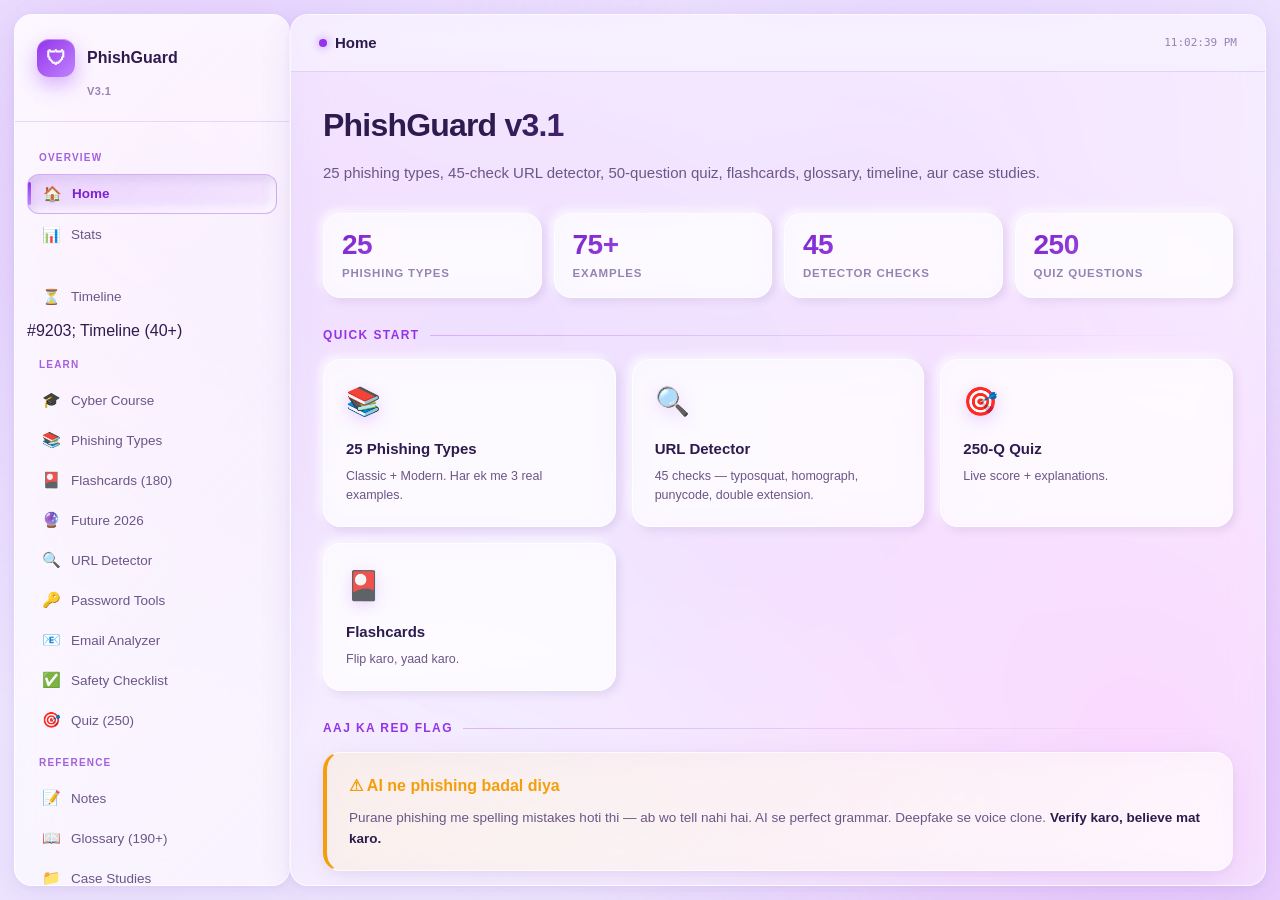
==== commit 37cb8d0d: "Added full PhishGuard project structure and code" ====
--- a/templates/index.html
+++ b/templates/index.html
@@ -19,10 +19,14 @@
       <button class="nav-item" data-view="stats"><span class="ic">&#128202;</span> Stats</button>
       <button class="nav-item" data-view="timeline"><span class="ic"><button class="nav-item" data-view="timeline"><span class="ic">&#9203;</span> Timeline</button>#9203;</span> Timeline (40+)</button>
       <div class="nav-group-label">Learn</div>
+      <button class="nav-item" data-view="course"><span class="ic">&#127891;</span> Cyber Course</button>
       <button class="nav-item" data-view="types"><span class="ic">&#128218;</span> Phishing Types</button>
       <button class="nav-item" data-view="flashcards"><span class="ic">&#127924;</span> Flashcards (180)</button>
       <button class="nav-item" data-view="future"><span class="ic">&#128302;</span> Future 2026</button>
       <button class="nav-item" data-view="detector"><span class="ic">&#128269;</span> URL Detector</button>
+      <button class="nav-item" data-view="password"><span class="ic">&#128273;</span> Password Tools</button>
+      <button class="nav-item" data-view="email-analyzer"><span class="ic">&#128231;</span> Email Analyzer</button>
+      <button class="nav-item" data-view="checklist"><span class="ic">&#9989;</span> Safety Checklist</button>
       <button class="nav-item" data-view="quiz"><span class="ic">&#127919;</span> Quiz (250)</button>
       <div class="nav-group-label">Reference</div>
       <button class="nav-item" data-view="notes"><span class="ic">&#128221;</span> Notes</button>
@@ -144,6 +148,12 @@
         <div id="timeline-list" class="timeline-container"></div>
       </div>
 
+      <div class="view" id="view-course">
+        <h1 class="h1">🎓 Cybersecurity Course</h1>
+        <p class="lead">Complete roadmap — beginner se advanced tak. Har module clickable, har lesson detail ke saath.</p>
+        <div id="course-content"></div>
+      </div>
+
       <div class="view" id="view-types">
         <h1 class="h1">25 Phishing Types</h1>
         <p class="lead">Kisi bhi card pe click karo &mdash; full detail khulega.</p>
@@ -189,7 +199,6 @@
         <h1 class="h1">Quiz <h1 class="h1">Quiz &mdash; 50 Questions</h1>mdash; 250 Questions</h1>
         <p class="lead">Har jawab ke baad explanation.</p>
         <div id="quiz-container"></div>
-        <div class="quiz-score" id="quiz-score" style="display:none"><span>Your Score</span><span><span class="num" id="score-num">0</span> / <span class="num" id="score-total">50</span></span></div>
       </div>
 
       <div class="view" id="view-notes">
@@ -647,6 +656,141 @@
           </p>
         </div>
 
+        <div class="section-h">📵 DND Guide — Spam Calls/SMS Band Karo</div>
+        <div class="box good">
+          <b style="color:var(--green);font-size:14px">✅ DND Ke Fayde</b>
+          <ul class="ul check" style="margin-top:10px">
+            <li>Telemarketers ke spam calls/SMS <b>rok sakte ho</b></li>
+            <li>Bank/insurance/loan ke unsolicited offers stop</li>
+            <li>Fraud calls ka risk kam — <b>scammers reach nahi kar sakte</b></li>
+            <li>Free hai, koi charge nahi</li>
+            <li>Category-wise control — sirf jo chahte ho wo allow karo</li>
+            <li>Complaint pe telemarketer <b>disconnect + 2-year blacklist</b></li>
+          </ul>
+        </div>
+
+        <div class="section-h">🎯 DND Kaise Enable Karo — 3 Tareeke</div>
+
+        <div class="dnd-method">
+          <div class="dnd-method-num">1</div>
+          <div class="dnd-method-body">
+            <div class="dnd-method-title">📞 Phone Call Se (Aasan)</div>
+            <div class="dnd-method-steps">
+              <div><b>Step 1:</b> Apne phone se <b>1909</b> dial karo</div>
+              <div><b>Step 2:</b> IVR guide karega — language choose karo</div>
+              <div><b>Step 3:</b> "Fully Block" ya "Partially Block" choose karo</div>
+              <div><b>Step 4:</b> Confirmation aayega — DND active ✓</div>
+            </div>
+          </div>
+        </div>
+
+        <div class="dnd-method">
+          <div class="dnd-method-num">2</div>
+          <div class="dnd-method-body">
+            <div class="dnd-method-title">💬 SMS Se</div>
+            <div class="dnd-method-steps">
+              <div><b>Step 1:</b> SMS bhejo <b>1909</b> pe</div>
+              <div><b>Step 2:</b> Type karo: <code>START 0</code> (All block)</div>
+              <div><b>Step 3:</b> Ya category-wise: <code>START 1</code> se <code>START 7</code></div>
+              <div><b>Step 4:</b> Confirmation SMS milega</div>
+            </div>
+            <div class="box info" style="margin-top:12px;font-size:12.5px">
+              <b>7 Categories:</b><br>
+              <code>1</code> Banking/Insurance/Financial &nbsp; <code>2</code> Real Estate &nbsp; <code>3</code> Education<br>
+              <code>4</code> Health &nbsp; <code>5</code> Consumer Goods & Automobiles<br>
+              <code>6</code> Communication/Broadcasting/IT &nbsp; <code>7</code> Tourism & Leisure
+            </div>
+          </div>
+        </div>
+
+        <div class="dnd-method">
+          <div class="dnd-method-num">3</div>
+          <div class="dnd-method-body">
+            <div class="dnd-method-title">📱 TRAI DND 2.0 App (Best)</div>
+            <div class="dnd-method-steps">
+              <div><b>Step 1:</b> Download <b>TRAI DND 2.0</b> app</div>
+              <div style="padding-left:20px;margin-top:6px">
+                <a href="https://play.google.com/store/apps/details?id=com.trai.dnd" target="_blank" rel="noopener" class="dnd-app-link">
+                  ▶ Google Play Store
+                </a>
+                <a href="https://apps.apple.com/in/app/trai-dnd-2-0/id6445934631" target="_blank" rel="noopener" class="dnd-app-link">
+                  🍎 Apple App Store
+                </a>
+              </div>
+              <div style="margin-top:10px"><b>Step 2:</b> Mobile number verify karo (OTP)</div>
+              <div><b>Step 3:</b> "Manage DND" → Fully/Partially block choose karo</div>
+              <div><b>Step 4:</b> Categories select karo (chaho to sab block karo)</div>
+              <div><b>Step 5:</b> Save — 7 din me active ho jayega</div>
+            </div>
+            <div class="box good" style="margin-top:12px;font-size:12.5px">
+              <b>App ke extra features:</b><br>
+              • Spam caller ID lookup (kaun phone kar raha hai)<br>
+              • Complaint register (UCC report)<br>
+              • Past complaints track<br>
+              • Chakshu integration (suspicious report)
+            </div>
+          </div>
+        </div>
+
+        <div class="section-h">🚫 DND Kaise Band Karo</div>
+        <div class="box warn">
+          <div class="dnd-method-steps">
+            <div><b>Option 1 — Call:</b> <b>1909</b> dial karo → IVR se disable karo</div>
+            <div><b>Option 2 — SMS:</b> <b>1909</b> pe SMS bhejo: <code>STOP 0</code> (fully remove)</div>
+            <div><b>Option 3 — App:</b> TRAI DND 2.0 app → Manage DND → Deactivate</div>
+          </div>
+          <div class="box danger" style="margin-top:12px;font-size:12.5px">
+            ⚠️ <b>DND band karne se spam wapas aayenge</b> — recommend nahi karte. Agar aapko koi legit service ka SMS nahi mil raha, to specific category allow karo (sab band mat karo).
+          </div>
+        </div>
+
+        <div class="section-h">📨 Spam Complaint Kaise Karo</div>
+        <div class="box danger">
+          <b style="color:var(--red);font-size:13.5px">Agar DND active hone ke baad bhi spam aaye:</b>
+          <ol style="list-style:decimal;padding-left:22px;color:var(--text-dim);font-size:13.5px;line-height:1.9;margin-top:10px">
+            <li><b>3 din ke andar</b> complaint karo (window)</li>
+            <li><b>1909</b> pe SMS bhejo is format me:</li>
+          </ol>
+          <div class="code-mock" style="margin-top:10px;text-align:center;font-size:13px">
+            UCC, &lt;spam-number&gt;, dd/mm/yy
+          </div>
+          <p style="margin-top:10px;color:var(--text-dim);font-size:13px">Example:</p>
+          <div class="code-mock" style="text-align:center;font-size:13px">
+            UCC, 9876543210, 11/10/26
+          </div>
+          <div style="margin-top:14px;font-size:13px;color:var(--text-dim);line-height:1.8">
+            <b>Result:</b><br>
+            • Telemarketer ki line <b>disconnect</b> ho jayegi<br>
+            • <b>2 saal</b> ke liye blacklist<br>
+            • Aapko confirmation SMS milega
+          </div>
+        </div>
+
+        <div class="section-h">🕵️ Chakshu Se Fraud Report Karo (NEW)</div>
+        <div class="box info">
+          <b style="color:var(--accent-deep);font-size:13.5px">Agar paisa nahi khoya par suspicious lagta hai:</b>
+          <p style="margin-top:10px;color:var(--text-dim);font-size:13px;line-height:1.7">
+            <b>Chakshu</b> ek naya TRAI platform hai jaha aap suspicious calls/SMS/links report kar sakte ho — even if you haven't lost money. Ye <b>policing</b> ke liye help karta hai — fraud ko early stage me rok sakte ho.
+          </p>
+          <div class="box good" style="margin-top:12px;font-size:12.5px">
+            <b>Kya report kar sakte ho:</b><br>
+            • Suspicious calls ya SMS<br>
+            • Impersonation scams (bank/police/government banta hai)<br>
+            • KYC ya payment scams<br>
+            • Fake customer care numbers<br>
+            • Job, lottery, loan scams<br>
+            • Malicious links ya messages
+          </div>
+          <div style="margin-top:14px">
+            <a href="https://chakshu.trai.gov.in" target="_blank" rel="noopener" class="dnd-app-link" style="background:linear-gradient(135deg,var(--accent-deep),var(--accent));color:#fff;padding:10px 20px;font-weight:700;display:inline-block">
+              🚀 Report to Chakshu
+            </a>
+          </div>
+          <p style="margin-top:12px;color:var(--text-mute);font-size:12px">
+            <b>Note:</b> Chakshu financial loss cases handle nahi karta — uske liye 1930 call karo.
+          </p>
+        </div>
+
         <div class="section-h">Cyber Law (India)</div>
         <div class="box">
           <b>IT Act 2000 — Key Sections:</b>
@@ -674,7 +818,74 @@
           </ul>
         </div>
 
-        <div class="section-h">Report Karo</div>
+        <div class="section-h">📢 Support Cybercrime Reporting</div>
+        <div class="box info">
+          <b style="color:var(--accent-deep);font-size:14px">🇮🇳 India — Official Reporting Channels</b>
+          <div style="display:grid;gap:10px;margin-top:14px">
+            <div style="padding:12px 14px;background:var(--glass-hi);border-radius:var(--radius-sm);border-left:3px solid var(--red)">
+              <b>📞 1930 — Cyber Financial Fraud</b><br>
+              <span style="font-size:12.5px;color:var(--text-dim)">Ministry of Home Affairs · 24×7 helpline</span><br>
+              <span style="font-size:12px;color:var(--text-mute)">💰 Money fraud hua to turant call karo (72 hr golden window)</span>
+            </div>
+            <div style="padding:12px 14px;background:var(--glass-hi);border-radius:var(--radius-sm);border-left:3px solid var(--yellow)">
+              <b>🕵️ Chakshu — Report Suspicious (No Money Lost)</b><br>
+              <span style="font-size:12.5px;color:var(--text-dim)">TRAI ka naya platform — fraud prevent karo before victims</span><br>
+              <span style="font-size:12px;color:var(--text-mute)">Report karo: suspicious calls, SMS, KYC scams, fake customer care, job/lottery scams, malicious links</span><br>
+              <span style="font-size:12px;color:var(--accent);font-weight:600">🌐 chakshu.trai.gov.in · Ya Sanchar Saathi app me</span>
+            </div>
+            <div style="padding:12px 14px;background:var(--glass-hi);border-radius:var(--radius-sm);border-left:3px solid var(--accent)">
+              <b>🚨 112 — National Emergency</b> · <b>👩 181</b> Women · <b>👶 1098</b> Child
+            </div>
+          </div>
+
+          <b style="color:var(--accent-deep);font-size:14px;display:block;margin-top:20px">🌐 Official Websites</b>
+          <ul class="ul" style="margin-top:10px">
+            <li><a href="https://cybercrime.gov.in" target="_blank" rel="noopener" style="color:var(--accent);font-weight:600">cybercrime.gov.in</a> — National cyber crime portal</li>
+            <li><a href="https://chakshu.trai.gov.in" target="_blank" rel="noopener" style="color:var(--accent);font-weight:600">chakshu.trai.gov.in</a> — Report suspected fraud (TRAI)</li>
+            <li><a href="https://sancharsaathi.gov.in" target="_blank" rel="noopener" style="color:var(--accent);font-weight:600">sancharsaathi.gov.in</a> — Sanchar Saathi portal (TRAI)</li>
+            <li><a href="https://www.cert-in.org.in" target="_blank" rel="noopener" style="color:var(--accent);font-weight:600">cert-in.org.in</a> — Computer emergency response</li>
+            <li><a href="https://www.trai.gov.in" target="_blank" rel="noopener" style="color:var(--accent);font-weight:600">trai.gov.in</a> — Telecom regulatory</li>
+            <li><a href="https://www.rbi.org.in" target="_blank" rel="noopener" style="color:var(--accent);font-weight:600">rbi.org.in</a> — Banking fraud complaint</li>
+          </ul>
+
+          <b style="color:var(--accent-deep);font-size:14px;display:block;margin-top:20px">🌐 Global Reporting</b>
+          <ul class="ul" style="margin-top:10px">
+            <li><a href="https://safebrowsing.google.com/safebrowsing/report_phish/" target="_blank" rel="noopener" style="color:var(--accent);font-weight:600">Google Safe Browsing</a> — Report phishing URL</li>
+            <li><a href="https://apwg.org" target="_blank" rel="noopener" style="color:var(--accent);font-weight:600">APWG</a> — Anti-Phishing Working Group</li>
+          </ul>
+
+          <b style="color:var(--accent-deep);font-size:14px;display:block;margin-top:20px">📱 In-App Reporting</b>
+          <ul class="ul" style="margin-top:10px">
+            <li><b>WhatsApp:</b> Chat → 3-dot → Report</li>
+            <li><b>Gmail:</b> Email → 3-dot → Report phishing</li>
+            <li><b>Instagram:</b> Profile → 3-dot → Report → Scam</li>
+            <li><b>Chrome:</b> Menu → Help → Report an issue</li>
+          </ul>
+
+          <b style="color:var(--accent-deep);font-size:14px;display:block;margin-top:20px">⚠️ Beware of Fake Helplines</b>
+          <div class="box danger" style="margin-top:10px;font-size:13px">
+            Government helplines <b>short codes</b> hote hain (3-4 digits) — jaise <b>1930, 1909, 112, 181, 1098</b>.<br>
+            Agar koi "helpline" <b>10-digit mobile number</b> de raha hai → <b>99% scam hai</b>. Kabhi call mat karo.
+          </div>
+        </div>
+
+        <div class="section-h">TRAI DND Guide</div>
+        <div class="box warn">
+          <b style="color:var(--yellow)">📵 Spam Calls/SMS Band Karo</b>
+          <ol style="list-style:decimal;padding-left:22px;color:var(--text-dim);font-size:13.5px;line-height:1.9;margin-top:10px">
+            <li><b>1909 pe dial</b> karo ya SMS bhejo</li>
+            <li><b>DND option</b> choose karo</li>
+            <li><b>All block</b> ya category-wise block (7 categories)</li>
+            <li><b>7 din wait</b> karo activation ke liye</li>
+            <li>Agar phir bhi spam aaye → <b>1909 pe complaint</b> (3 din ke andar)</li>
+          </ol>
+          <p style="margin-top:12px;color:var(--text-dim);font-size:13px"><b>Complaint format:</b></p>
+          <div class="code-mock" style="margin-top:6px">UCC, 9876543210, 11/10/26</div>
+          <p style="margin-top:10px;color:var(--text-dim);font-size:13px">Ye SMS bhejo <b>1909</b> pe. Telemarketer ki line <b>disconnect</b> ho jayegi aur <b>2 saal ka blacklist</b> ho jayega.</p>
+          <p style="margin-top:12px;color:var(--text-mute);font-size:12.5px"><b>App:</b> TRAI DND 2.0 (Google Play / App Store se download karo)</p>
+        </div>
+
+        
         <div class="box good">
           <b>🇮🇳 India:</b>
           <ul class="ul" style="margin-top:8px">
@@ -731,6 +942,60 @@
         <p class="lead">Emerging threats, AI defense, passkeys, quantum safety, aur predictions.</p>
         <div class="cat-tabs" id="future-tabs"></div>
         <div id="future-content"></div>
+      </div>
+
+      <div class="view" id="view-password">
+        <h1 class="h1">Password Tools</h1>
+        <p class="lead">Password strength check karo aur strong random password generate karo.</p>
+
+        <div class="section-h">Strength Checker</div>
+        <div class="detector-input">
+          <input id="pwd-input" type="text" placeholder="Type password to check..." oninput="checkPassword()" autocomplete="off" spellcheck="false">
+          <button onclick="togglePwdView()" id="pwd-toggle-btn">Show</button>
+        </div>
+        <div id="pwd-result"></div>
+
+        <div class="section-h">Password Generator</div>
+        <div class="box">
+          <div class="pwd-gen-options">
+            <label><input type="checkbox" id="gen-lower" checked> Lowercase (a-z)</label>
+            <label><input type="checkbox" id="gen-upper" checked> Uppercase (A-Z)</label>
+            <label><input type="checkbox" id="gen-digit" checked> Digits (0-9)</label>
+            <label><input type="checkbox" id="gen-symbol" checked> Symbols (!@#$)</label>
+          </div>
+          <div style="display:flex;gap:10px;margin:14px 0;align-items:center;flex-wrap:wrap">
+            <label style="font-size:13px;color:var(--text-dim);font-weight:600">Length:</label>
+            <input type="range" id="gen-length" min="8" max="64" value="20" style="flex:1;max-width:280px" oninput="document.getElementById('gen-len-val').textContent=this.value">
+            <span id="gen-len-val" style="font-family:monospace;font-weight:800;color:var(--accent);min-width:32px">20</span>
+          </div>
+          <button class="back-btn" style="background:linear-gradient(135deg,var(--accent-deep),var(--accent));color:#fff;border:0;padding:11px 22px;font-weight:700" onclick="generatePassword()">Generate Strong Password</button>
+          <div id="gen-output" style="margin-top:16px"></div>
+        </div>
+      </div>
+
+      <div class="view" id="view-email-analyzer">
+        <h1 class="h1">Email Analyzer</h1>
+        <p class="lead">Suspicious email ka text paste karo — pattern analysis se phishing indicators detect karega.</p>
+        <div class="box" style="font-size:12.5px;color:var(--text-mute);margin-bottom:18px">
+          <b style="color:var(--text-dim)">Kaise use karo:</b> Email ka full text (sender, subject, body) paste karo.
+        </div>
+        <textarea id="email-input" placeholder="Paste email text here..." style="width:100%;min-height:220px;background:var(--panel);border:1px solid var(--border);border-radius:var(--radius);padding:16px;color:var(--text);font-family:monospace;font-size:12.5px;line-height:1.6;resize:vertical"></textarea>
+        <div style="display:flex;gap:10px;margin-top:14px;flex-wrap:wrap">
+          <button class="back-btn" style="background:linear-gradient(135deg,var(--accent-deep),var(--accent));color:#fff;border:0;padding:11px 22px;font-weight:700" onclick="analyzeEmailText()">Analyze Email</button>
+          <button class="back-btn" onclick="loadSampleEmail()">Load Sample</button>
+          <button class="back-btn" onclick="clearEmail()">Clear</button>
+        </div>
+        <div id="email-result" style="margin-top:20px"></div>
+      </div>
+
+      <div class="view" id="view-checklist">
+        <h1 class="h1">Interactive Safety Checklist</h1>
+        <p class="lead">Apni digital safety check karo. Progress auto-save hoti hai browser me.</p>
+        <div id="checklist-progress"></div>
+        <div id="checklist-content"></div>
+        <div style="display:flex;gap:10px;margin-top:20px">
+          <button class="back-btn" onclick="resetChecklist()">Reset All</button>
+        </div>
       </div>
 
       <div class="view" id="view-about">
@@ -834,9 +1099,16 @@
         <div class="section-h">Support Cybercrime Reporting</div>
         <div class="box warn">
           <div style="font-size:13.5px;line-height:1.8">
-            🇮🇳 <b>India:</b> <a href="https://cybercrime.gov.in" style="color:var(--accent)">cybercrime.gov.in</a> · Helpline <b>1930</b><br>
-            🌐 <b>Global:</b> Report phishing to <a href="https://safebrowsing.google.com/safebrowsing/report_phish/" style="color:var(--accent)">Google Safe Browsing</a><br>
-            📧 <b>Fake WhatsApp:</b> Forward to <b>91-9643203000</b>
+            🇮🇳 <b>India Cyber Crime Portal:</b> <a href="https://cybercrime.gov.in" target="_blank" rel="noopener" style="color:var(--accent)">cybercrime.gov.in</a><br>
+            📞 <b>Cyber Fraud Helpline:</b> <b>1930</b> (24×7, MHA official)<br>
+            🚨 <b>Emergency:</b> <b>112</b> · <b>Women:</b> 181 · <b>Child:</b> 1098<br>
+            📧 <b>Spam Calls/SMS Report (TRAI):</b> Dial or SMS to <b>1909</b><br>
+            &nbsp;&nbsp;&nbsp;&nbsp;<span style="font-size:12px;color:var(--text-mute)">Format: <code>UCC, &lt;spam-number&gt;, dd/mm/yy</code></span><br>
+            &nbsp;&nbsp;&nbsp;&nbsp;<span style="font-size:12px;color:var(--text-mute)">App: <b>TRAI DND 2.0</b> (Google Play / App Store)</span><br>
+            🌐 <b>Global — Report phishing URL:</b> <a href="https://safebrowsing.google.com/safebrowsing/report_phish/" target="_blank" rel="noopener" style="color:var(--accent)">Google Safe Browsing</a><br>
+            🛡️ <b>Report to CERT-In:</b> <a href="https://www.cert-in.org.in" target="_blank" rel="noopener" style="color:var(--accent)">cert-in.org.in</a><br>
+            💬 <b>WhatsApp Fake Message Report:</b> Use in-app "Report" button (chat → 3-dot → Report)<br>
+            📧 <b>Gmail Phishing Report:</b> In-app "Report phishing" (email → 3-dot → Report phishing)
           </div>
         </div>
 
--- a/static/css/style.css
+++ b/static/css/style.css
@@ -489,17 +489,8 @@
   font-size:13px;color:var(--text-dim);display:none;
 }
 .quiz-explain.show{display:block;animation:fadeIn 0.35s ease}
-.quiz-score{
-  position:sticky;bottom:20px;
-  background:linear-gradient(135deg,rgba(147,51,234,0.94),rgba(192,132,252,0.94));
-  backdrop-filter:blur(20px);
-  -webkit-backdrop-filter:blur(20px);
-  padding:18px 26px;border-radius:var(--radius);
-  display:flex;justify-content:space-between;align-items:center;
-  font-weight:700;color:#fff;margin-top:26px;
-  box-shadow:0 16px 48px rgba(168,85,247,0.45),inset 0 1px 0 rgba(255,255,255,0.25);
-}
-.quiz-score .num{font-size:24px}
+.quiz-score{display:none!important}
+
 
 .stat-grid{
   display:grid;grid-template-columns:repeat(auto-fit,minmax(150px,1fr));
@@ -1855,3 +1846,906 @@
   .vlock-form { flex-direction: column; }
   .vlock-form button { padding: 12px; }
 }
+
+/* ===== PASSWORD TOOLS ===== */
+.pwd-gen-options {
+  display: grid;
+  grid-template-columns: repeat(auto-fit, minmax(180px, 1fr));
+  gap: 10px;
+  margin-bottom: 12px;
+}
+.pwd-gen-options label {
+  display: flex;
+  align-items: center;
+  gap: 8px;
+  font-size: 13px;
+  color: var(--text-dim);
+  cursor: pointer;
+  padding: 8px 12px;
+  background: var(--glass-hi);
+  border: 1px solid var(--border);
+  border-radius: var(--radius-sm);
+  box-shadow: var(--shadow-neu-sm);
+  font-weight: 600;
+  transition: all 0.2s;
+}
+.pwd-gen-options label:hover { border-color: var(--border-purple); }
+.pwd-gen-options input[type="checkbox"] {
+  accent-color: var(--accent);
+  width: 16px;
+  height: 16px;
+}
+input[type="range"] {
+  accent-color: var(--accent);
+  height: 6px;
+}
+
+/* ===== EMAIL ANALYZER ===== */
+#email-input:focus {
+  outline: none;
+  border-color: var(--accent);
+  box-shadow: 0 0 0 4px rgba(168,85,247,0.15);
+}
+#email-input::placeholder { color: var(--text-mute); }
+
+/* ===== CHECKLIST ===== */
+.checklist-cat {
+  background: var(--glass);
+  backdrop-filter: blur(14px) saturate(180%);
+  -webkit-backdrop-filter: blur(14px) saturate(180%);
+  border: 1px solid var(--border);
+  border-radius: var(--radius);
+  padding: 18px 22px;
+  margin: 14px 0;
+  box-shadow: var(--shadow-neu-sm);
+}
+.checklist-cat-head {
+  display: flex;
+  align-items: center;
+  gap: 10px;
+  padding-bottom: 12px;
+  margin-bottom: 8px;
+  border-bottom: 1px solid var(--border-2);
+}
+.checklist-item {
+  display: flex;
+  align-items: center;
+  gap: 12px;
+  padding: 10px 12px;
+  border-radius: var(--radius-sm);
+  cursor: pointer;
+  transition: all 0.2s;
+  font-size: 13.5px;
+  color: var(--text-dim);
+  margin: 2px 0;
+}
+.checklist-item:hover {
+  background: rgba(168,85,247,0.06);
+  color: var(--text);
+}
+.checklist-item.done {
+  color: var(--text-mute);
+  text-decoration: line-through;
+  text-decoration-color: rgba(16,185,129,0.5);
+  text-decoration-thickness: 2px;
+}
+.checklist-item input[type="checkbox"] {
+  width: 18px;
+  height: 18px;
+  accent-color: var(--green);
+  cursor: pointer;
+  flex-shrink: 0;
+}
+.checklist-item.done span {
+  color: var(--text-mute);
+}
+
+/* ===== COURSE MODULE ===== */
+.course-hero {
+  text-align: center;
+  padding: 30px 24px 24px;
+  background: linear-gradient(135deg,
+    rgba(168,85,247,0.12),
+    rgba(192,132,252,0.06),
+    rgba(232,121,249,0.1));
+  backdrop-filter: blur(20px) saturate(180%);
+  -webkit-backdrop-filter: blur(20px) saturate(180%);
+  border: 1px solid var(--border);
+  border-radius: var(--radius);
+  margin-bottom: 22px;
+  box-shadow: var(--shadow-glass);
+  position: relative;
+  overflow: hidden;
+}
+.course-hero::before {
+  content: '';
+  position: absolute;
+  top: -50%; left: -10%;
+  width: 300px; height: 300px;
+  background: radial-gradient(circle, rgba(168,85,247,0.15), transparent 70%);
+  border-radius: 50%;
+  animation: pulseOrb 8s ease-in-out infinite;
+  pointer-events: none;
+}
+.course-hero-icon {
+  font-size: 60px;
+  margin-bottom: 14px;
+  filter: drop-shadow(0 8px 20px rgba(168,85,247,0.4));
+  animation: lockBob 3s ease-in-out infinite;
+  display: inline-block;
+}
+.course-hero-title {
+  font-size: 32px;
+  font-weight: 900;
+  letter-spacing: -1px;
+  background: linear-gradient(135deg, var(--accent-deep), var(--accent), var(--accent-3));
+  -webkit-background-clip: text;
+  background-clip: text;
+  -webkit-text-fill-color: transparent;
+  margin-bottom: 6px;
+}
+.course-hero-sub {
+  font-size: 14px;
+  color: var(--text-dim);
+  margin-bottom: 16px;
+  font-weight: 500;
+}
+.course-hero-meta {
+  display: flex;
+  flex-wrap: wrap;
+  gap: 8px;
+  justify-content: center;
+  margin-bottom: 16px;
+}
+.course-badge {
+  font-size: 11.5px;
+  padding: 5px 14px;
+  border-radius: 14px;
+  background: var(--glass-hi);
+  border: 1px solid var(--border);
+  color: var(--accent-deep);
+  font-weight: 700;
+  box-shadow: var(--shadow-neu-sm);
+  font-family: 'SF Mono', Menlo, monospace;
+}
+.course-hero-desc {
+  font-size: 13.5px;
+  color: var(--text-dim);
+  line-height: 1.75;
+  max-width: 700px;
+  margin: 0 auto;
+  position: relative;
+  z-index: 1;
+}
+
+/* Learning path */
+.course-path {
+  display: grid;
+  grid-template-columns: repeat(auto-fit, minmax(200px, 1fr));
+  gap: 12px;
+  margin-bottom: 24px;
+}
+.course-path-step {
+  display: flex;
+  gap: 12px;
+  padding: 16px 18px;
+  background: var(--glass);
+  backdrop-filter: blur(14px);
+  -webkit-backdrop-filter: blur(14px);
+  border: 1px solid var(--border);
+  border-radius: var(--radius);
+  box-shadow: var(--shadow-neu-sm);
+  transition: all 0.25s;
+}
+.course-path-step:hover {
+  transform: translateY(-3px);
+  border-color: var(--border-purple);
+  box-shadow: 0 12px 28px rgba(168,85,247,0.2);
+}
+.course-path-num {
+  width: 32px;
+  height: 32px;
+  border-radius: 50%;
+  background: linear-gradient(135deg, var(--accent), var(--accent-2));
+  color: #fff;
+  display: flex;
+  align-items: center;
+  justify-content: center;
+  font-weight: 900;
+  flex-shrink: 0;
+  box-shadow: 0 4px 12px rgba(168,85,247,0.4);
+}
+.course-path-phase {
+  font-weight: 800;
+  color: var(--accent-deep);
+  font-size: 14px;
+}
+.course-path-weeks {
+  font-size: 11px;
+  color: var(--text-mute);
+  font-family: 'SF Mono', Menlo, monospace;
+  margin-top: 2px;
+}
+.course-path-goal {
+  font-size: 12px;
+  color: var(--text-dim);
+  margin-top: 6px;
+  line-height: 1.5;
+}
+
+/* Modules grid */
+.course-modules {
+  display: grid;
+  gap: 12px;
+}
+.course-module {
+  background: var(--glass);
+  backdrop-filter: blur(14px) saturate(180%);
+  -webkit-backdrop-filter: blur(14px) saturate(180%);
+  border: 1px solid var(--border);
+  border-radius: var(--radius);
+  padding: 18px 22px;
+  cursor: pointer;
+  transition: all 0.28s cubic-bezier(0.4,0,0.2,1);
+  box-shadow: var(--shadow-neu-sm);
+  position: relative;
+  overflow: hidden;
+}
+.course-module::before {
+  content: '';
+  position: absolute;
+  left: 0; top: 0; bottom: 0;
+  width: 3px;
+  background: linear-gradient(180deg, var(--accent), var(--accent-2));
+  opacity: 0;
+  transition: opacity 0.3s;
+}
+.course-module:hover {
+  transform: translateX(4px);
+  border-color: var(--border-purple);
+  box-shadow: 0 16px 40px rgba(168,85,247,0.22);
+}
+.course-module:hover::before { opacity: 1; }
+.course-module-head {
+  display: flex;
+  align-items: center;
+  gap: 12px;
+  margin-bottom: 8px;
+}
+.course-module-num {
+  font-size: 11px;
+  font-weight: 900;
+  padding: 4px 10px;
+  border-radius: 8px;
+  background: linear-gradient(135deg, rgba(168,85,247,0.2), rgba(192,132,252,0.1));
+  color: var(--accent-deep);
+  border: 1px solid var(--border-purple);
+  font-family: 'SF Mono', Menlo, monospace;
+  flex-shrink: 0;
+}
+.course-module-icon {
+  font-size: 26px;
+  filter: drop-shadow(0 3px 8px rgba(168,85,247,0.25));
+}
+.course-module-title {
+  font-size: 15.5px;
+  font-weight: 800;
+  color: var(--text);
+  flex: 1;
+  letter-spacing: -0.2px;
+}
+.course-module-arrow {
+  font-size: 18px;
+  color: var(--accent);
+  transition: transform 0.3s;
+  font-weight: 700;
+}
+.course-module:hover .course-module-arrow { transform: translateX(4px); }
+.course-module-desc {
+  font-size: 13px;
+  color: var(--text-dim);
+  line-height: 1.6;
+  margin-bottom: 10px;
+  padding-left: 4px;
+}
+.course-module-meta {
+  display: flex;
+  gap: 8px;
+  flex-wrap: wrap;
+  padding-left: 4px;
+}
+.course-meta-chip {
+  font-size: 11px;
+  padding: 3px 10px;
+  border-radius: 10px;
+  background: var(--glass-hi);
+  color: var(--text-mute);
+  border: 1px solid var(--border);
+  font-weight: 600;
+  font-family: 'SF Mono', Menlo, monospace;
+}
+
+/* Module detail hero */
+.course-module-hero {
+  display: flex;
+  gap: 20px;
+  align-items: flex-start;
+  padding: 22px 26px;
+  background: linear-gradient(135deg,
+    rgba(168,85,247,0.1),
+    rgba(192,132,252,0.05));
+  backdrop-filter: blur(16px);
+  -webkit-backdrop-filter: blur(16px);
+  border: 1px solid var(--border);
+  border-radius: var(--radius);
+  box-shadow: var(--shadow-glass);
+  margin-bottom: 16px;
+}
+.course-module-hero-icon {
+  font-size: 48px;
+  filter: drop-shadow(0 6px 14px rgba(168,85,247,0.35));
+  line-height: 1;
+}
+.course-module-hero-num {
+  font-size: 11px;
+  font-weight: 800;
+  letter-spacing: 1.5px;
+  color: var(--accent);
+  margin-bottom: 6px;
+  text-transform: uppercase;
+}
+.course-module-hero-title {
+  font-size: 22px;
+  font-weight: 900;
+  color: var(--text);
+  margin-bottom: 10px;
+  letter-spacing: -0.4px;
+}
+.course-module-hero-meta {
+  display: flex;
+  gap: 8px;
+  flex-wrap: wrap;
+}
+
+/* Lessons list */
+.course-lessons {
+  display: grid;
+  gap: 10px;
+}
+.course-lesson {
+  display: flex;
+  align-items: center;
+  gap: 14px;
+  padding: 16px 20px;
+  background: var(--glass);
+  backdrop-filter: blur(14px);
+  -webkit-backdrop-filter: blur(14px);
+  border: 1px solid var(--border);
+  border-radius: var(--radius);
+  cursor: pointer;
+  transition: all 0.25s cubic-bezier(0.4,0,0.2,1);
+  box-shadow: var(--shadow-neu-sm);
+}
+.course-lesson:hover {
+  transform: translateY(-2px);
+  border-color: var(--border-purple);
+  box-shadow: 0 12px 32px rgba(168,85,247,0.2);
+}
+.course-lesson-num {
+  width: 34px;
+  height: 34px;
+  border-radius: 50%;
+  background: var(--glass-hi);
+  border: 2px solid var(--border-purple);
+  color: var(--accent-deep);
+  display: flex;
+  align-items: center;
+  justify-content: center;
+  font-weight: 900;
+  font-size: 13px;
+  flex-shrink: 0;
+  font-family: 'SF Mono', Menlo, monospace;
+}
+.course-lesson-body { flex: 1; min-width: 0; }
+.course-lesson-title {
+  font-size: 14.5px;
+  font-weight: 700;
+  color: var(--text);
+  margin-bottom: 4px;
+}
+.course-lesson-desc {
+  font-size: 12.5px;
+  color: var(--text-dim);
+  line-height: 1.55;
+  margin-bottom: 4px;
+}
+.course-lesson-meta {
+  font-size: 11px;
+  color: var(--text-mute);
+  font-family: 'SF Mono', Menlo, monospace;
+}
+.course-lesson-arrow {
+  font-size: 18px;
+  color: var(--accent);
+  font-weight: 700;
+  transition: transform 0.25s;
+}
+.course-lesson:hover .course-lesson-arrow { transform: translateX(4px); }
+
+/* Lesson detail */
+.lesson-hero {
+  display: flex;
+  gap: 20px;
+  align-items: center;
+  padding: 26px 28px;
+  background: linear-gradient(135deg,
+    rgba(168,85,247,0.14),
+    rgba(192,132,252,0.07),
+    rgba(232,121,249,0.1));
+  backdrop-filter: blur(18px);
+  -webkit-backdrop-filter: blur(18px);
+  border: 1px solid var(--border-purple);
+  border-radius: var(--radius);
+  box-shadow: var(--shadow-glass);
+  margin-bottom: 20px;
+}
+.lesson-hero-icon {
+  font-size: 52px;
+  filter: drop-shadow(0 8px 20px rgba(168,85,247,0.4));
+  line-height: 1;
+}
+.lesson-hero-num {
+  font-size: 11px;
+  font-weight: 800;
+  letter-spacing: 1.5px;
+  color: var(--accent);
+  margin-bottom: 6px;
+  text-transform: uppercase;
+}
+.lesson-hero-title {
+  font-size: 24px;
+  font-weight: 900;
+  color: var(--text);
+  margin-bottom: 8px;
+  letter-spacing: -0.5px;
+  line-height: 1.25;
+}
+.lesson-hero-meta {
+  font-size: 12.5px;
+  color: var(--text-mute);
+  font-family: 'SF Mono', Menlo, monospace;
+  font-weight: 600;
+}
+
+/* Lesson nav */
+.lesson-nav {
+  display: flex;
+  gap: 12px;
+  margin-top: 30px;
+  padding-top: 22px;
+  border-top: 1px solid var(--border-2);
+}
+.lesson-nav-btn {
+  max-width: 48%;
+  overflow: hidden;
+  text-overflow: ellipsis;
+  white-space: nowrap;
+}
+
+/* Certifications */
+.course-certs {
+  display: grid;
+  grid-template-columns: repeat(auto-fit, minmax(220px, 1fr));
+  gap: 12px;
+}
+.course-cert {
+  padding: 16px 18px;
+  background: var(--glass);
+  backdrop-filter: blur(12px);
+  -webkit-backdrop-filter: blur(12px);
+  border: 1px solid var(--border);
+  border-radius: var(--radius);
+  box-shadow: var(--shadow-neu-sm);
+  transition: all 0.25s;
+}
+.course-cert:hover {
+  transform: translateY(-3px);
+  border-color: var(--border-purple);
+}
+.course-cert-name {
+  font-size: 14px;
+  font-weight: 800;
+  color: var(--accent-deep);
+  margin-bottom: 6px;
+}
+.course-cert-meta {
+  font-size: 11.5px;
+  color: var(--text-mute);
+  font-family: 'SF Mono', Menlo, monospace;
+}
+
+/* Tools */
+.course-tools {
+  display: flex;
+  flex-wrap: wrap;
+  gap: 8px;
+}
+.course-tool {
+  font-size: 12px;
+  padding: 6px 14px;
+  border-radius: 14px;
+  background: var(--glass-hi);
+  border: 1px solid var(--border);
+  color: var(--text-dim);
+  font-weight: 600;
+  font-family: 'SF Mono', Menlo, monospace;
+  box-shadow: var(--shadow-neu-sm);
+  transition: all 0.2s;
+}
+.course-tool:hover {
+  color: var(--accent);
+  border-color: var(--accent);
+  transform: translateY(-2px);
+}
+
+@media (max-width: 600px) {
+  .course-hero-title { font-size: 24px; }
+  .course-hero-icon { font-size: 44px; }
+  .course-module-hero { flex-direction: column; gap: 14px; padding: 18px 20px; }
+  .course-module-hero-icon { font-size: 40px; }
+  .course-module-hero-title { font-size: 18px; }
+  .lesson-hero { flex-direction: column; text-align: center; padding: 20px; }
+  .lesson-hero-title { font-size: 20px; }
+  .course-lesson-desc { display: none; }
+  .lesson-nav-btn { max-width: 100%; }
+  .lesson-nav { flex-direction: column; }
+}
+
+/* ===== FIX: Stat grid overflow ===== */
+.stat-grid {
+  display: grid !important;
+  grid-template-columns: repeat(auto-fit, minmax(min(150px, 100%), 1fr)) !important;
+  gap: 12px !important;
+  margin-bottom: 26px !important;
+  width: 100% !important;
+  max-width: 100% !important;
+}
+
+.stat {
+  min-width: 0 !important;
+  max-width: 100% !important;
+  overflow: hidden !important;
+  word-wrap: break-word !important;
+  overflow-wrap: break-word !important;
+  padding: 16px 18px !important;
+}
+
+.stat-num {
+  font-size: clamp(20px, 4vw, 28px) !important;
+  word-break: break-word !important;
+  overflow-wrap: anywhere !important;
+  line-height: 1.1 !important;
+}
+
+.stat-lbl {
+  font-size: clamp(9px, 2vw, 11.5px) !important;
+  word-wrap: break-word !important;
+  overflow-wrap: anywhere !important;
+  word-break: break-word !important;
+  hyphens: auto !important;
+  line-height: 1.3 !important;
+}
+
+/* Content wrapper */
+.content {
+  max-width: 100% !important;
+  box-sizing: border-box !important;
+  overflow-x: hidden !important;
+}
+
+/* Main container */
+.main {
+  overflow-x: hidden !important;
+  max-width: 100% !important;
+}
+
+/* Section headings — prevent overflow */
+.section-h {
+  word-wrap: break-word !important;
+  overflow-wrap: anywhere !important;
+}
+
+/* Box content */
+.box {
+  word-wrap: break-word !important;
+  overflow-wrap: anywhere !important;
+  max-width: 100% !important;
+  box-sizing: border-box !important;
+}
+
+/* Mobile specific */
+@media (max-width: 600px) {
+  .content {
+    padding: 18px 14px !important;
+  }
+  .stat-grid {
+    grid-template-columns: repeat(2, 1fr) !important;
+    gap: 10px !important;
+  }
+  .stat {
+    padding: 14px 14px !important;
+  }
+  .stat-num {
+    font-size: 22px !important;
+  }
+  .stat-lbl {
+    font-size: 10px !important;
+  }
+}
+
+/* ===== FIX: Remove sticky quiz-score bar ===== */
+.quiz-score{display:none!important}
+
+/* Hide quiz-score completely when quiz view not active */
+#view-quiz:not(.active) .quiz-score{display:none!important}
+
+/* Better: only show when quiz view is active AND score loaded */
+.quiz-score[style*="display: none"] {
+  display: none !important;
+}
+
+/* Add safe bottom padding to content so nothing is cut off */
+.content {
+  padding-bottom: 100px !important;
+}
+
+/* Ensure no other element sticks to bottom on mobile */
+@media (max-width: 900px) {
+  .quiz-score{display:none!important}
+  .content {
+    padding-bottom: 60px !important;
+  }
+}
+
+/* Ensure body::before gradient is truly behind content */
+body::before {
+  z-index: 0 !important;
+}
+
+.app {
+  z-index: 1 !important;
+}
+
+/* Main container extra bottom space */
+.main {
+  padding-bottom: 0 !important;
+}
+
+
+/* ===== SAFETY: No element should stick to bottom ===== */
+.quiz-score,
+[class*="quiz-score"] {
+  display: none !important;
+  visibility: hidden !important;
+  position: static !important;
+  height: 0 !important;
+  width: 0 !important;
+  overflow: hidden !important;
+}
+
+/* Extra bottom space so nothing hides content */
+.content {
+  padding-bottom: 120px !important;
+}
+
+@media (max-width: 900px) {
+  .content {
+    padding-bottom: 80px !important;
+  }
+}
+
+/* Ensure body::before is purely decorative */
+body::before {
+  pointer-events: none !important;
+  z-index: 0 !important;
+  position: fixed !important;
+}
+
+/* ===== DND SECTION ===== */
+.dnd-method {
+  display: flex;
+  gap: 16px;
+  padding: 20px 22px;
+  background: var(--glass);
+  backdrop-filter: blur(14px) saturate(180%);
+  -webkit-backdrop-filter: blur(14px) saturate(180%);
+  border: 1px solid var(--border);
+  border-radius: var(--radius);
+  margin: 12px 0;
+  box-shadow: var(--shadow-neu-sm);
+  transition: all 0.25s;
+}
+.dnd-method:hover {
+  transform: translateY(-2px);
+  border-color: var(--border-purple);
+  box-shadow: 0 12px 32px rgba(168,85,247,0.18);
+}
+.dnd-method-num {
+  width: 40px;
+  height: 40px;
+  border-radius: 50%;
+  background: linear-gradient(135deg, var(--accent), var(--accent-2));
+  color: #fff;
+  display: flex;
+  align-items: center;
+  justify-content: center;
+  font-weight: 900;
+  font-size: 17px;
+  flex-shrink: 0;
+  box-shadow: 0 6px 16px rgba(168,85,247,0.35);
+}
+.dnd-method-body { flex: 1; min-width: 0; }
+.dnd-method-title {
+  font-size: 15px;
+  font-weight: 800;
+  color: var(--accent-deep);
+  margin-bottom: 12px;
+  letter-spacing: -0.2px;
+}
+.dnd-method-steps {
+  display: flex;
+  flex-direction: column;
+  gap: 8px;
+  font-size: 13px;
+  color: var(--text-dim);
+  line-height: 1.55;
+}
+.dnd-method-steps b { color: var(--text); }
+.dnd-method-steps code {
+  background: var(--glass-hi);
+  padding: 2px 8px;
+  border-radius: 6px;
+  font-family: 'SF Mono', Menlo, monospace;
+  font-size: 12px;
+  color: var(--accent-deep);
+  border: 1px solid var(--border);
+  font-weight: 700;
+}
+.dnd-app-link {
+  display: inline-block;
+  padding: 8px 16px;
+  margin: 4px 6px 4px 0;
+  background: var(--glass-hi);
+  border: 1px solid var(--border);
+  border-radius: var(--radius-sm);
+  color: var(--accent-deep);
+  font-weight: 700;
+  font-size: 12.5px;
+  text-decoration: none;
+  transition: all 0.2s;
+  box-shadow: var(--shadow-neu-sm);
+}
+.dnd-app-link:hover {
+  transform: translateY(-2px);
+  border-color: var(--accent);
+  box-shadow: 0 8px 20px rgba(168,85,247,0.25);
+  color: #fff;
+}
+@media (max-width: 600px) {
+  .dnd-method { padding: 16px 16px; gap: 12px; }
+  .dnd-method-num { width: 34px; height: 34px; font-size: 15px; }
+  .dnd-method-title { font-size: 14px; }
+  .dnd-method-steps { font-size: 12.5px; }
+}
+
+/* ===== PULL TO REFRESH ===== */
+.ptr-indicator {
+  position: absolute;
+  top: 0;
+  left: 50%;
+  transform: translate(-50%, -100%);
+  display: flex;
+  flex-direction: column;
+  align-items: center;
+  gap: 8px;
+  pointer-events: none;
+  z-index: 50;
+  opacity: 0;
+  transition: opacity 0.2s;
+}
+
+.ptr-indicator.active {
+  opacity: 1;
+}
+
+.ptr-spinner {
+  width: 44px;
+  height: 44px;
+  border-radius: 50%;
+  background: var(--glass-hi);
+  backdrop-filter: blur(16px) saturate(180%);
+  -webkit-backdrop-filter: blur(16px) saturate(180%);
+  border: 1px solid var(--border-purple);
+  display: flex;
+  align-items: center;
+  justify-content: center;
+  box-shadow: 0 8px 24px rgba(168,85,247,0.35);
+  transition: transform 0.15s;
+}
+
+.ptr-arrow {
+  font-size: 20px;
+  color: var(--accent);
+  font-weight: 900;
+  transition: transform 0.3s cubic-bezier(0.4,0,0.2,1);
+  line-height: 1;
+}
+
+.ptr-indicator.ready .ptr-arrow {
+  transform: rotate(180deg);
+}
+
+.ptr-indicator.refreshing .ptr-arrow {
+  animation: ptrSpin 0.8s linear infinite;
+}
+
+@keyframes ptrSpin {
+  from { transform: rotate(0deg); }
+  to { transform: rotate(360deg); }
+}
+
+.ptr-label {
+  font-size: 10px;
+  text-transform: uppercase;
+  letter-spacing: 1.2px;
+  font-weight: 800;
+  color: var(--accent-deep);
+  background: var(--glass-hi);
+  backdrop-filter: blur(10px);
+  padding: 3px 10px;
+  border-radius: 10px;
+  border: 1px solid var(--border);
+  box-shadow: var(--shadow-neu-sm);
+  white-space: nowrap;
+}
+
+.ptr-indicator.refreshing .ptr-label {
+  color: var(--green);
+}
+
+/* Main container needs relative positioning for PTR */
+.main {
+  position: relative;
+}
+
+/* Toast notification for refresh success */
+.ptr-toast {
+  position: fixed;
+  top: 70px;
+  left: 50%;
+  transform: translateX(-50%) translateY(-20px);
+  background: linear-gradient(135deg, var(--green), #059669);
+  color: #fff;
+  padding: 10px 22px;
+  border-radius: 24px;
+  font-size: 13px;
+  font-weight: 700;
+  box-shadow: 0 10px 32px rgba(16,185,129,0.45);
+  z-index: 200;
+  opacity: 0;
+  transition: all 0.35s cubic-bezier(0.4,0,0.2,1);
+  pointer-events: none;
+  white-space: nowrap;
+  letter-spacing: 0.2px;
+}
+
+.ptr-toast.show {
+  opacity: 1;
+  transform: translateX(-50%) translateY(0);
+}
+
+@media (max-width: 900px) {
+  .ptr-indicator {
+    padding-top: 12px;
+  }
+}
